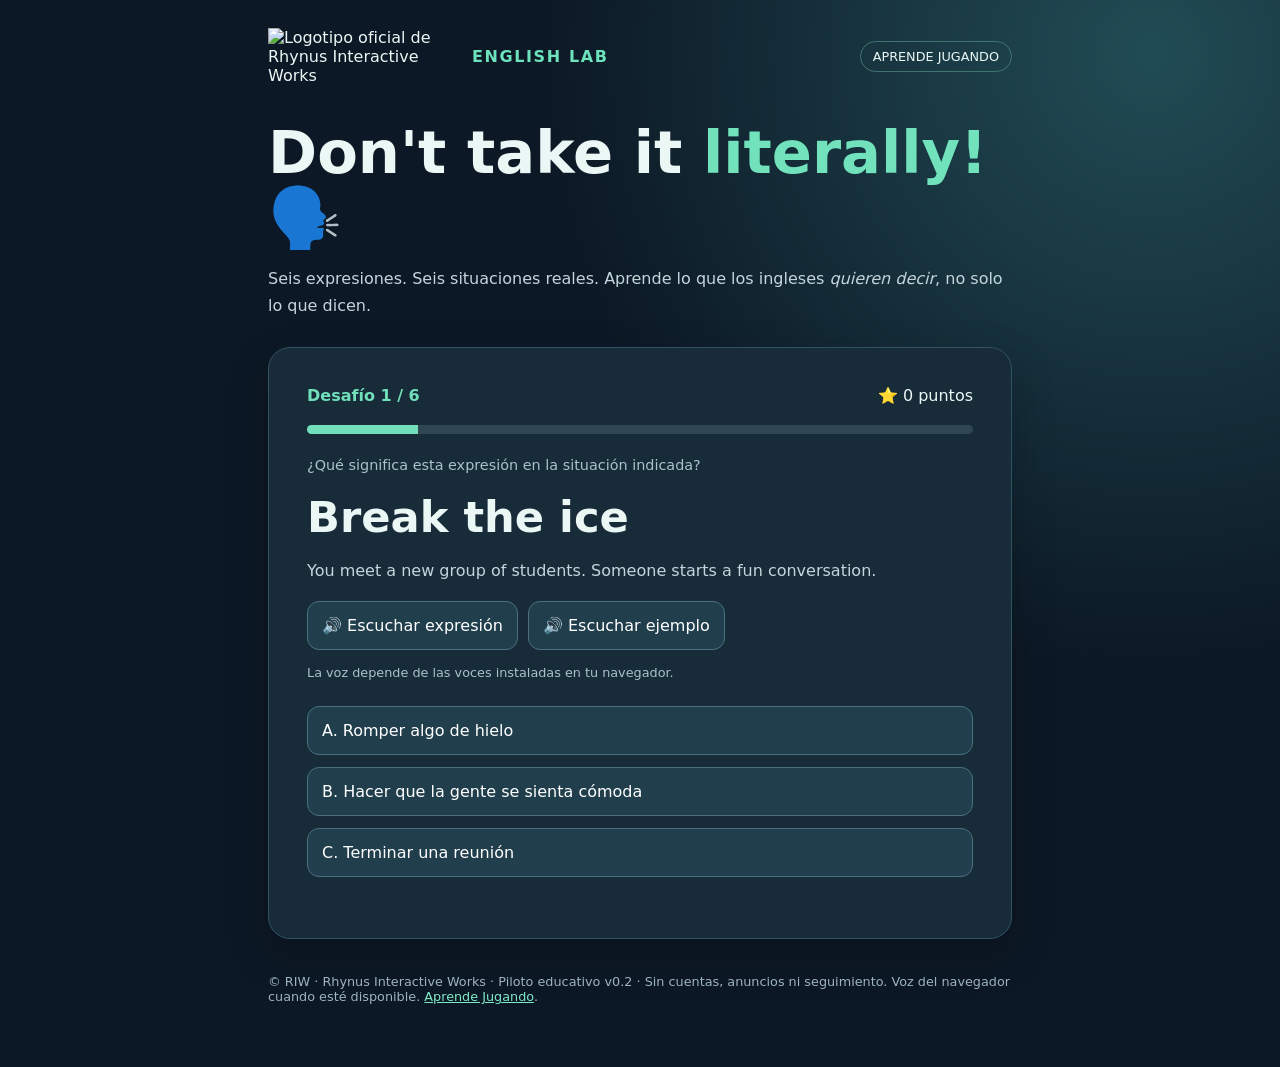
==== index.html @ dbe31f54 "feat: iniciar RIW English Lab v0.2 con identidad corporativa" ====
<!doctype html><html lang="es"><head><meta charset="utf-8"><meta name="viewport" content="width=device-width,initial-scale=1"><title>RIW · English Lab</title><style>
:root{font-family:system-ui,'Ubuntu',sans-serif;color:#eaf7f4;background:#0c1825}*{box-sizing:border-box}body{margin:0;min-height:100vh;background:radial-gradient(circle at 90% 5%,#214c55,transparent 40%),#0c1825}main{max-width:780px;margin:auto;padding:28px 18px}header{display:flex;justify-content:space-between;align-items:center;gap:12px}header .brand{display:flex;align-items:center;gap:14px;min-width:0}header .brand img{width:clamp(110px,24vw,190px);height:auto;object-fit:contain}header strong{letter-spacing:.1em;color:#6ce3bd}.pill{border:1px solid #42746f;border-radius:30px;padding:7px 12px;font-size:.8rem}h1{font-size:clamp(2rem,6vw,3.7rem);line-height:1.1;margin:35px 0 12px}h1 span{color:#72e2bc}p{color:#c4d5dc;line-height:1.65}.panel{background:#172b39;border:1px solid #315263;border-radius:22px;padding:clamp(20px,5vw,38px);margin-top:28px;box-shadow:0 16px 45px #0003}.muted{color:#a9c3c9;font-size:.9rem}.expression{font-size:clamp(1.7rem,5vw,2.7rem);font-weight:800;margin:12px 0}.options{display:grid;gap:12px;margin:23px 0}button{font:inherit;cursor:pointer;border-radius:12px;border:1px solid #4b7180;background:#203e4c;color:white;padding:14px;text-align:left}button:hover,button:focus-visible{border-color:#7de7c2;outline:2px solid transparent;background:#295461}button:disabled{cursor:default;opacity:.75}.primary{background:#64dcb4;color:#09251f;font-weight:800;border-color:#64dcb4;text-align:center}.primary:hover{background:#8ff0cf}.toolbar{display:flex;gap:10px;flex-wrap:wrap}.feedback{border-left:4px solid #76dcb9;padding:12px 16px;background:#213d45;margin:18px 0}.hidden{display:none}.progress{height:9px;background:#304652;border-radius:10px;overflow:hidden;margin:20px 0}.progress>div{height:100%;background:#70dfba;transition:width .2s}.correct{border-color:#70dfba;background:#225344}.wrong{border-color:#f5ad8e;background:#623c3b}footer{font-size:.8rem;color:#9db4bd;margin:35px 0}.tag{color:#70dfba;font-weight:700}#voiceStatus{font-size:.8rem}</style></head><body><main><header><div class="brand"><img src="https://rhynus-interactive-works.rhynus.chatgpt.site/riw-common/logo.png" alt="Logotipo oficial de Rhynus Interactive Works"><strong>ENGLISH LAB</strong></div><span class="pill">APRENDE JUGANDO</span></header><h1>Don't take it <span>literally!</span> 🗣️</h1><p>Seis expresiones. Seis situaciones reales. Aprende lo que los ingleses <em>quieren decir</em>, no solo lo que dicen.</p><section class="panel" aria-live="polite"><div class="toolbar" style="justify-content:space-between"><span id="counter" class="tag">Desafío 1 / 6</span><span id="score">⭐ 0 puntos</span></div><div class="progress" aria-label="Progreso"><div id="bar" style="width:16.67%"></div></div><p class="muted">¿Qué significa esta expresión en la situación indicada?</p><div id="idiom" class="expression"></div><p id="situation"></p><div class="toolbar"><button id="listen" type="button">🔊 Escuchar expresión</button><button id="exampleAudio" type="button">🔊 Escuchar ejemplo</button></div><p id="voiceStatus" class="muted">La voz depende de las voces instaladas en tu navegador.</p><div id="options" class="options"></div><div id="feedback" class="feedback hidden" role="status"></div><button id="next" class="primary hidden" type="button" style="width:100%">Siguiente desafío →</button></section><footer>© RIW · Rhynus Interactive Works · Piloto educativo v0.2 · Sin cuentas, anuncios ni seguimiento. Voz del navegador cuando esté disponible. <a href="https://rhynus-interactive-works.rhynus.chatgpt.site/aprende-jugando/" style="color:#80eac7">Aprende Jugando</a>.</footer></main><script>
const lessons=[
{idiom:'Break the ice',situation:'You meet a new group of students. Someone starts a fun conversation.',example:'A quick game can help break the ice.',options:['Romper algo de hielo','Hacer que la gente se sienta cómoda','Terminar una reunión'],correct:1,explain:'Break the ice significa romper la tensión inicial y facilitar la conversación.'},
{idiom:'A piece of cake',situation:'Your friend says the English quiz was very easy.',example:'That quiz was a piece of cake!',options:['Algo muy sencillo','Un pastel delicioso','Una tarea imposible'],correct:0,explain:'A piece of cake significa que algo es muy fácil.'},
{idiom:'Hit the books',situation:'You have an important exam tomorrow.',example:'I need to hit the books tonight.',options:['Golpear unos libros','Comprar libros nuevos','Ponerse a estudiar en serio'],correct:2,explain:'Hit the books es una manera informal de decir ponerse a estudiar.'},
{idiom:'Under the weather',situation:'A colleague feels ill and decides to stay home.',example:'I am feeling under the weather today.',options:['Estar de vacaciones','Sentirse indispuesto','Disfrutar de la lluvia'],correct:1,explain:'Under the weather significa sentirse un poco enfermo o indispuesto.'},
{idiom:'Spill the beans',situation:'Your friend accidentally reveals a surprise party.',example:'Please do not spill the beans!',options:['Contar un secreto','Cocinar para todos','Llegar demasiado tarde'],correct:0,explain:'Spill the beans significa revelar un secreto, a veces sin querer.'},
{idiom:'Once in a blue moon',situation:'Someone visits a distant city very rarely.',example:'I visit that city once in a blue moon.',options:['Cada noche','Una vez al mes','Muy de vez en cuando'],correct:2,explain:'Once in a blue moon significa muy raramente.'}
];let index=0,score=0,answered=false;const $=id=>document.getElementById(id);function speak(t){if(!('speechSynthesis' in window)){ $('voiceStatus').textContent='Este navegador no ofrece síntesis de voz.';return}speechSynthesis.cancel();let u=new SpeechSynthesisUtterance(t);u.lang='en-GB';u.rate=.82;let voices=speechSynthesis.getVoices();let en=voices.find(v=>v.lang.toLowerCase().startsWith('en-gb'))||voices.find(v=>v.lang.toLowerCase().startsWith('en'));if(en)u.voice=en;$('voiceStatus').textContent=en?'Voz: '+en.name:'Usando la voz inglesa predeterminada, si está disponible.';speechSynthesis.speak(u)}function render(){answered=false;let q=lessons[index];$('counter').textContent=`Desafío ${index+1} / ${lessons.length}`;$('score').textContent=`⭐ ${score} puntos`;$('bar').style.width=((index+1)/lessons.length*100)+'%';$('idiom').textContent=q.idiom;$('situation').textContent=q.situation;$('feedback').classList.add('hidden');$('next').classList.add('hidden');$('options').replaceChildren();q.options.forEach((opt,i)=>{let b=document.createElement('button');b.textContent=String.fromCharCode(65+i)+'. '+opt;b.onclick=()=>choose(i);$('options').append(b)});$('listen').onclick=()=>speak(q.idiom);$('exampleAudio').onclick=()=>speak(q.example)}function choose(i){if(answered)return;answered=true;let q=lessons[index];if(i===q.correct)score+=100;[...$('options').children].forEach((b,n)=>{b.disabled=true;if(n===q.correct)b.classList.add('correct');else if(n===i)b.classList.add('wrong')});$('score').textContent=`⭐ ${score} puntos`;$('feedback').textContent=(i===q.correct?'✅ ¡Correcto! ':'💡 Buena tentativa. ')+q.explain+' Ejemplo: '+q.example;$('feedback').classList.remove('hidden');$('next').textContent=index===lessons.length-1?'Ver resultado →':'Siguiente desafío →';$('next').classList.remove('hidden')}function finish(){if("speechSynthesis" in window) speechSynthesis.cancel();$('counter').textContent='Actividad terminada';$('bar').style.width='100%';$('idiom').textContent=`🎉 ${score} / ${lessons.length*100} puntos`;$('situation').textContent='¡Buen trabajo! Los idioms se aprenden practicando en situaciones reales.';$('options').replaceChildren();$('listen').classList.add('hidden');$('exampleAudio').classList.add('hidden');$('voiceStatus').classList.add('hidden');$('feedback').classList.add('hidden');$('next').textContent='↻ Repetir la actividad';$('next').classList.remove('hidden');$('next').onclick=()=>{index=0;score=0;$('listen').classList.remove('hidden');$('exampleAudio').classList.remove('hidden');$('voiceStatus').classList.remove('hidden');$('next').onclick=advance;render()}}function advance(){if(index===lessons.length-1)finish();else{index++;render()}}$('next').onclick=advance;render();
</script></body></html>
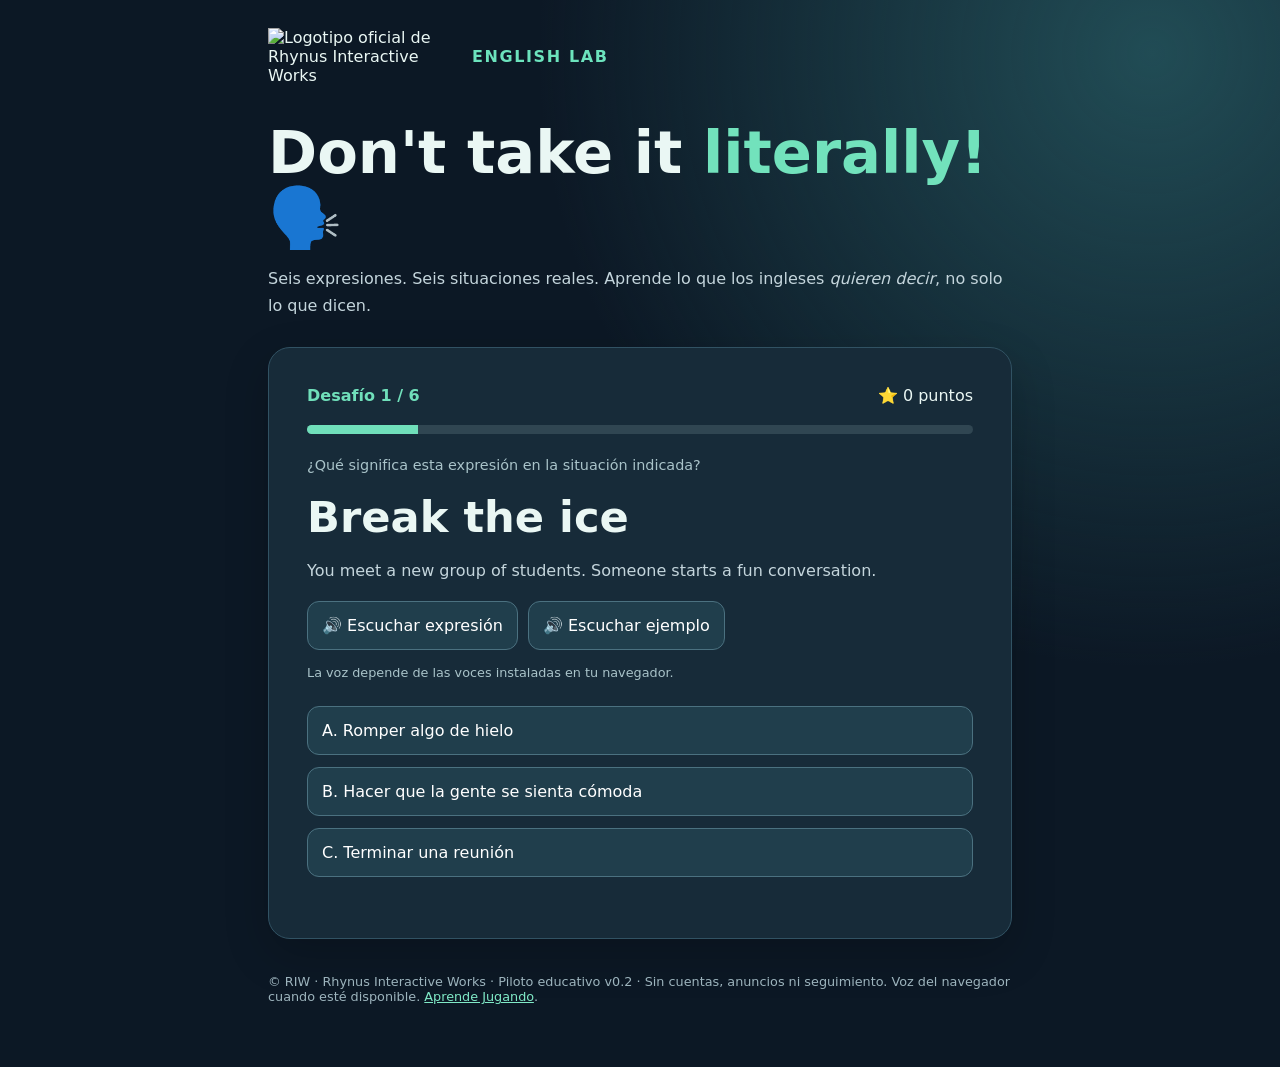
==== commit 175ac8bc: "feat: responsive landscape layout for three English Lab lessons" ====
--- a/index.html
+++ b/index.html
@@ -1,5 +1,84 @@
 <!doctype html><html lang="es"><head><meta charset="utf-8"><meta name="viewport" content="width=device-width,initial-scale=1"><title>RIW · English Lab</title><style>
-:root{font-family:system-ui,'Ubuntu',sans-serif;color:#eaf7f4;background:#0c1825}*{box-sizing:border-box}body{margin:0;min-height:100vh;background:radial-gradient(circle at 90% 5%,#214c55,transparent 40%),#0c1825}main{max-width:780px;margin:auto;padding:28px 18px}header{display:flex;justify-content:space-between;align-items:center;gap:12px}header .brand{display:flex;align-items:center;gap:14px;min-width:0}header .brand img{width:clamp(110px,24vw,190px);height:auto;object-fit:contain}header strong{letter-spacing:.1em;color:#6ce3bd}.pill{border:1px solid #42746f;border-radius:30px;padding:7px 12px;font-size:.8rem}h1{font-size:clamp(2rem,6vw,3.7rem);line-height:1.1;margin:35px 0 12px}h1 span{color:#72e2bc}p{color:#c4d5dc;line-height:1.65}.panel{background:#172b39;border:1px solid #315263;border-radius:22px;padding:clamp(20px,5vw,38px);margin-top:28px;box-shadow:0 16px 45px #0003}.muted{color:#a9c3c9;font-size:.9rem}.expression{font-size:clamp(1.7rem,5vw,2.7rem);font-weight:800;margin:12px 0}.options{display:grid;gap:12px;margin:23px 0}button{font:inherit;cursor:pointer;border-radius:12px;border:1px solid #4b7180;background:#203e4c;color:white;padding:14px;text-align:left}button:hover,button:focus-visible{border-color:#7de7c2;outline:2px solid transparent;background:#295461}button:disabled{cursor:default;opacity:.75}.primary{background:#64dcb4;color:#09251f;font-weight:800;border-color:#64dcb4;text-align:center}.primary:hover{background:#8ff0cf}.toolbar{display:flex;gap:10px;flex-wrap:wrap}.feedback{border-left:4px solid #76dcb9;padding:12px 16px;background:#213d45;margin:18px 0}.hidden{display:none}.progress{height:9px;background:#304652;border-radius:10px;overflow:hidden;margin:20px 0}.progress>div{height:100%;background:#70dfba;transition:width .2s}.correct{border-color:#70dfba;background:#225344}.wrong{border-color:#f5ad8e;background:#623c3b}footer{font-size:.8rem;color:#9db4bd;margin:35px 0}.tag{color:#70dfba;font-weight:700}#voiceStatus{font-size:.8rem}</style></head><body><main><header><div class="brand"><img src="https://rhynus-interactive-works.rhynus.chatgpt.site/riw-common/logo.png" alt="Logotipo oficial de Rhynus Interactive Works"><strong>ENGLISH LAB</strong></div><span class="pill">APRENDE JUGANDO</span></header><h1>Don't take it <span>literally!</span> 🗣️</h1><p>Seis expresiones. Seis situaciones reales. Aprende lo que los ingleses <em>quieren decir</em>, no solo lo que dicen.</p><section class="panel" aria-live="polite"><div class="toolbar" style="justify-content:space-between"><span id="counter" class="tag">Desafío 1 / 6</span><span id="score">⭐ 0 puntos</span></div><div class="progress" aria-label="Progreso"><div id="bar" style="width:16.67%"></div></div><p class="muted">¿Qué significa esta expresión en la situación indicada?</p><div id="idiom" class="expression"></div><p id="situation"></p><div class="toolbar"><button id="listen" type="button">🔊 Escuchar expresión</button><button id="exampleAudio" type="button">🔊 Escuchar ejemplo</button></div><p id="voiceStatus" class="muted">La voz depende de las voces instaladas en tu navegador.</p><div id="options" class="options"></div><div id="feedback" class="feedback hidden" role="status"></div><button id="next" class="primary hidden" type="button" style="width:100%">Siguiente desafío →</button></section><footer>© RIW · Rhynus Interactive Works · Piloto educativo v0.2 · Sin cuentas, anuncios ni seguimiento. Voz del navegador cuando esté disponible. <a href="https://rhynus-interactive-works.rhynus.chatgpt.site/aprende-jugando/" style="color:#80eac7">Aprende Jugando</a>.</footer></main><script>
+:root{font-family:system-ui,'Ubuntu',sans-serif;color:#eaf7f4;background:#0c1825}*{box-sizing:border-box}body{margin:0;min-height:100vh;background:radial-gradient(circle at 90% 5%,#214c55,transparent 40%),#0c1825}main{max-width:780px;margin:auto;padding:28px 18px}header{display:flex;justify-content:space-between;align-items:center;gap:12px}header .brand{display:flex;align-items:center;gap:14px;min-width:0}header .brand img{width:clamp(110px,24vw,190px);height:auto;object-fit:contain}header strong{letter-spacing:.1em;color:#6ce3bd}.pill{border:1px solid #42746f;border-radius:30px;padding:7px 12px;font-size:.8rem}h1{font-size:clamp(2rem,6vw,3.7rem);line-height:1.1;margin:35px 0 12px}h1 span{color:#72e2bc}p{color:#c4d5dc;line-height:1.65}.panel{background:#172b39;border:1px solid #315263;border-radius:22px;padding:clamp(20px,5vw,38px);margin-top:28px;box-shadow:0 16px 45px #0003}.muted{color:#a9c3c9;font-size:.9rem}.expression{font-size:clamp(1.7rem,5vw,2.7rem);font-weight:800;margin:12px 0}.options{display:grid;gap:12px;margin:23px 0}button{font:inherit;cursor:pointer;border-radius:12px;border:1px solid #4b7180;background:#203e4c;color:white;padding:14px;text-align:left}button:hover,button:focus-visible{border-color:#7de7c2;outline:2px solid transparent;background:#295461}button:disabled{cursor:default;opacity:.75}.primary{background:#64dcb4;color:#09251f;font-weight:800;border-color:#64dcb4;text-align:center}.primary:hover{background:#8ff0cf}.toolbar{display:flex;gap:10px;flex-wrap:wrap}.feedback{border-left:4px solid #76dcb9;padding:12px 16px;background:#213d45;margin:18px 0}.hidden{display:none}.progress{height:9px;background:#304652;border-radius:10px;overflow:hidden;margin:20px 0}.progress>div{height:100%;background:#70dfba;transition:width .2s}.correct{border-color:#70dfba;background:#225344}.wrong{border-color:#f5ad8e;background:#623c3b}footer{font-size:.8rem;color:#9db4bd;margin:35px 0}.tag{color:#70dfba;font-weight:700}#voiceStatus{font-size:.8rem}
+/* RIW English Lab · Mobile-first v0.3 */
+@media(max-width:600px){
+  main{padding:14px 12px 24px}
+  header{gap:8px}
+  header .brand{gap:8px}
+  header .brand img{width:92px;max-width:30vw}
+  header strong{font-size:.85rem;letter-spacing:.06em}
+  h1{font-size:clamp(1.55rem,6vw,2rem);margin:18px 0 8px}
+  p{line-height:1.45}
+  .panel{padding:16px;margin-top:16px;border-radius:16px}
+  .expression{font-size:1.55rem;margin:8px 0}
+  .toolbar{display:grid;grid-template-columns:repeat(2,minmax(0,1fr));gap:8px}
+  .toolbar button{font-size:.82rem;padding:10px 8px;text-align:center;min-height:44px}
+  .options{gap:8px;margin:14px 0}
+  .options button{padding:11px 12px;min-height:44px}
+  .progress{margin:12px 0}
+  .feedback{margin:12px 0;padding:10px 12px}
+  footer{margin:22px 0;font-size:.75rem;line-height:1.5}
+}
+@media(max-width:340px){
+  .toolbar{grid-template-columns:1fr}
+  header .brand img{width:76px}
+}
+
+
+/* RIW English Lab · Landscape v0.3 */
+@media (orientation:landscape) and (max-height:600px){
+  main{max-width:780px;padding:10px 16px 20px}
+  header .brand img{width:95px}
+  header .brand{gap:10px}
+  header strong{font-size:.85rem}
+  h1{font-size:clamp(1.5rem,3vw,2rem);margin:12px 0 6px}
+  h1+p{margin:6px 0;line-height:1.35;font-size:.9rem}
+  .panel{padding:16px;margin-top:12px;border-radius:16px}
+  .progress{margin:10px 0}
+  .expression{font-size:1.5rem;margin:8px 0}
+  .toolbar{gap:8px}
+  .toolbar button{padding:9px 12px;min-height:44px}
+  .options{gap:8px;margin:12px 0}
+  .options button{padding:10px 12px;min-height:44px}
+  footer{margin:18px 0}
+}
+
+
+/* RIW · Horizontal dos columnas v0.4 */
+@media (orientation:landscape) and (max-height:600px)
+       and (min-width:601px){
+  main{max-width:100%;padding:8px 14px}
+  header .brand img{width:75px}
+  header strong{font-size:.75rem}
+  h1{font-size:1.25rem;margin:6px 0 3px}
+  h1+p{font-size:.8rem;margin:0 0 6px;line-height:1.3}
+  .panel{
+    display:grid;
+    grid-template-columns:minmax(0,1fr) minmax(0,1fr);
+    column-gap:14px;
+    align-items:start;
+    margin-top:8px;
+    padding:12px
+  }
+  .panel>.toolbar:first-child,
+  .panel>.progress{grid-column:1/-1}
+  .panel>.progress{margin:6px 0 10px}
+  .quiz-context{grid-column:1;min-width:0}
+  .quiz-answers{grid-column:2;min-width:0}
+  .quiz-context p{margin:5px 0;line-height:1.3}
+  .quiz-context .expression{margin:6px 0;font-size:1.4rem}
+  .quiz-context .toolbar{display:flex;gap:6px;flex-wrap:wrap}
+  .quiz-context .toolbar button{
+    padding:8px;min-height:44px;font-size:.8rem
+  }
+  .quiz-answers .options{margin:0;gap:7px}
+  .quiz-answers .options button{padding:9px;min-height:44px}
+  .quiz-answers .feedback{margin:8px 0}
+  .quiz-answers #next{margin-top:8px}
+  footer{margin:10px 0;font-size:.7rem}
+}
+
+</style></head><body><main><header><div class="brand"><img src="https://rhynus-interactive-works.rhynus.chatgpt.site/riw-common/logo.png" alt="Logotipo oficial de Rhynus Interactive Works"><strong>ENGLISH LAB</strong></div></header><h1>Don't take it <span>literally!</span> 🗣️</h1><p>Seis expresiones. Seis situaciones reales. Aprende lo que los ingleses <em>quieren decir</em>, no solo lo que dicen.</p><section class="panel" aria-live="polite"><div class="toolbar" style="justify-content:space-between"><span id="counter" class="tag">Desafío 1 / 6</span><span id="score">⭐ 0 puntos</span></div><div class="progress" aria-label="Progreso"><div id="bar" style="width:16.67%"></div></div><div class="quiz-context"><p class="muted">¿Qué significa esta expresión en la situación indicada?</p><div id="idiom" class="expression"></div><p id="situation"></p><div class="toolbar"><button id="listen" type="button">🔊 Escuchar expresión</button><button id="exampleAudio" type="button">🔊 Escuchar ejemplo</button></div><p id="voiceStatus" class="muted">La voz depende de las voces instaladas en tu navegador.</p></div><div class="quiz-answers"><div id="options" class="options"></div><div id="feedback" class="feedback hidden" role="status"></div><button id="next" class="primary hidden" type="button" style="width:100%">Siguiente desafío →</button></div></section><footer>© RIW · Rhynus Interactive Works · Piloto educativo v0.2 · Sin cuentas, anuncios ni seguimiento. Voz del navegador cuando esté disponible. <a href="https://rhynus-interactive-works.rhynus.chatgpt.site/aprende-jugando/" style="color:#80eac7">Aprende Jugando</a>.</footer></main><script>
 const lessons=[
 {idiom:'Break the ice',situation:'You meet a new group of students. Someone starts a fun conversation.',example:'A quick game can help break the ice.',options:['Romper algo de hielo','Hacer que la gente se sienta cómoda','Terminar una reunión'],correct:1,explain:'Break the ice significa romper la tensión inicial y facilitar la conversación.'},
 {idiom:'A piece of cake',situation:'Your friend says the English quiz was very easy.',example:'That quiz was a piece of cake!',options:['Algo muy sencillo','Un pastel delicioso','Una tarea imposible'],correct:0,explain:'A piece of cake significa que algo es muy fácil.'},
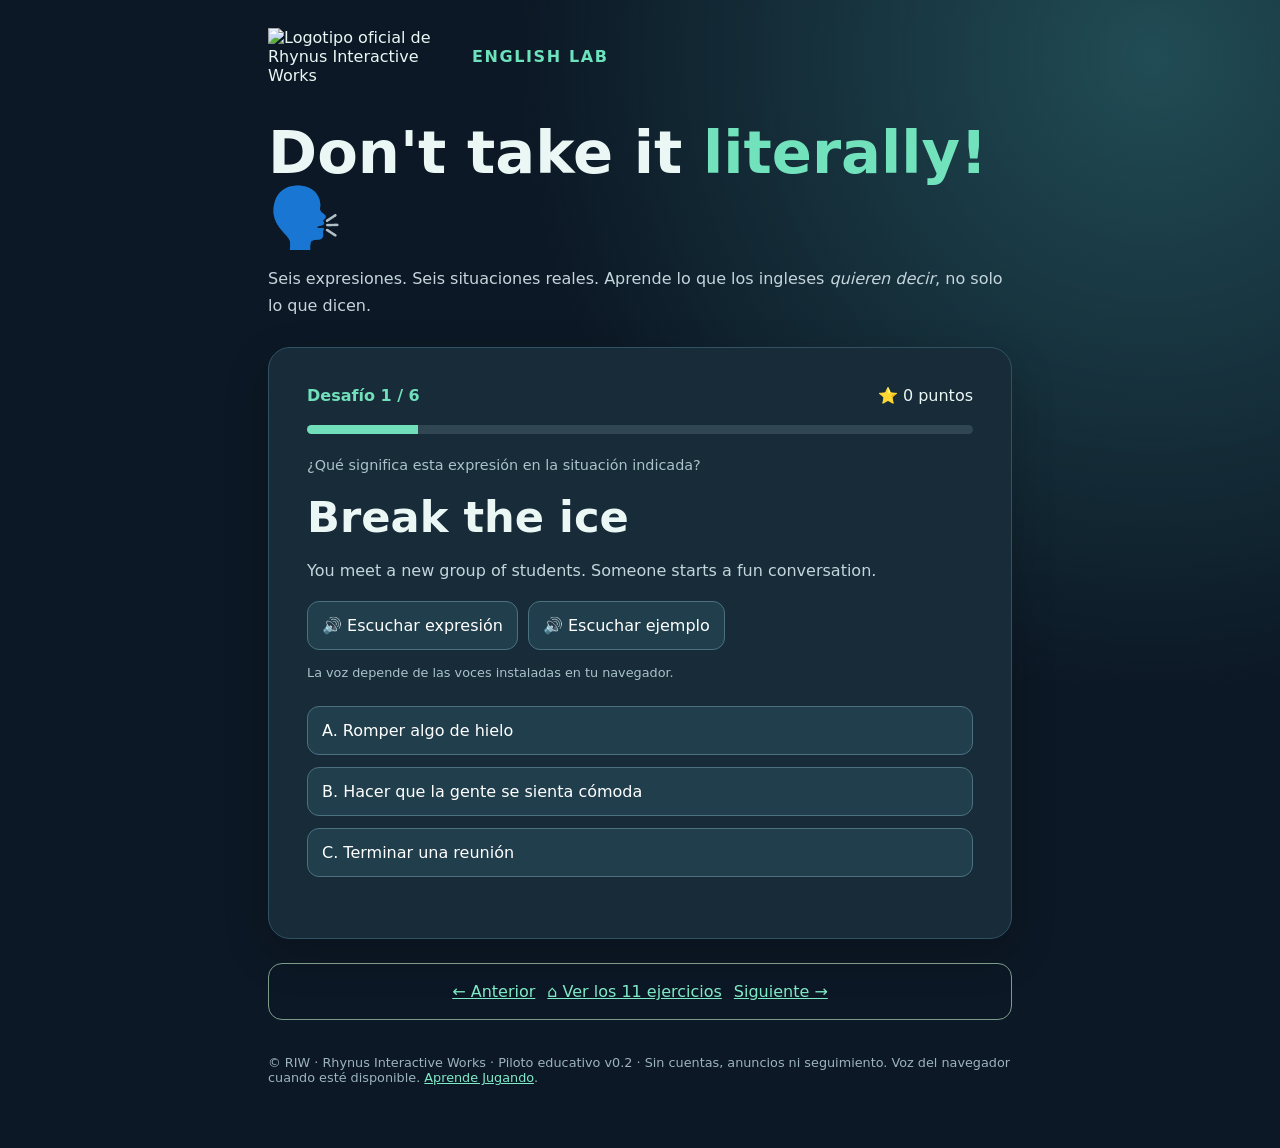
==== commit 59970f98: "feat: publish English Lab catalog navigation and Ronald lesson" ====
--- a/index.html
+++ b/index.html
@@ -78,7 +78,16 @@
   footer{margin:10px 0;font-size:.7rem}
 }
 
-</style></head><body><main><header><div class="brand"><img src="https://rhynus-interactive-works.rhynus.chatgpt.site/riw-common/logo.png" alt="Logotipo oficial de Rhynus Interactive Works"><strong>ENGLISH LAB</strong></div></header><h1>Don't take it <span>literally!</span> 🗣️</h1><p>Seis expresiones. Seis situaciones reales. Aprende lo que los ingleses <em>quieren decir</em>, no solo lo que dicen.</p><section class="panel" aria-live="polite"><div class="toolbar" style="justify-content:space-between"><span id="counter" class="tag">Desafío 1 / 6</span><span id="score">⭐ 0 puntos</span></div><div class="progress" aria-label="Progreso"><div id="bar" style="width:16.67%"></div></div><div class="quiz-context"><p class="muted">¿Qué significa esta expresión en la situación indicada?</p><div id="idiom" class="expression"></div><p id="situation"></p><div class="toolbar"><button id="listen" type="button">🔊 Escuchar expresión</button><button id="exampleAudio" type="button">🔊 Escuchar ejemplo</button></div><p id="voiceStatus" class="muted">La voz depende de las voces instaladas en tu navegador.</p></div><div class="quiz-answers"><div id="options" class="options"></div><div id="feedback" class="feedback hidden" role="status"></div><button id="next" class="primary hidden" type="button" style="width:100%">Siguiente desafío →</button></div></section><footer>© RIW · Rhynus Interactive Works · Piloto educativo v0.2 · Sin cuentas, anuncios ni seguimiento. Voz del navegador cuando esté disponible. <a href="https://rhynus-interactive-works.rhynus.chatgpt.site/aprende-jugando/" style="color:#80eac7">Aprende Jugando</a>.</footer></main><script>
+</style></head><body><main><header><div class="brand"><img src="https://rhynus-interactive-works.rhynus.chatgpt.site/riw-common/logo.png" alt="Logotipo oficial de Rhynus Interactive Works"><strong>ENGLISH LAB</strong></div></header><h1>Don't take it <span>literally!</span> 🗣️</h1><p>Seis expresiones. Seis situaciones reales. Aprende lo que los ingleses <em>quieren decir</em>, no solo lo que dicen.</p><section class="panel" aria-live="polite"><div class="toolbar" style="justify-content:space-between"><span id="counter" class="tag">Desafío 1 / 6</span><span id="score">⭐ 0 puntos</span></div><div class="progress" aria-label="Progreso"><div id="bar" style="width:16.67%"></div></div><div class="quiz-context"><p class="muted">¿Qué significa esta expresión en la situación indicada?</p><div id="idiom" class="expression"></div><p id="situation"></p><div class="toolbar"><button id="listen" type="button">🔊 Escuchar expresión</button><button id="exampleAudio" type="button">🔊 Escuchar ejemplo</button></div><p id="voiceStatus" class="muted">La voz depende de las voces instaladas en tu navegador.</p></div><div class="quiz-answers"><div id="options" class="options"></div><div id="feedback" class="feedback hidden" role="status"></div><button id="next" class="primary hidden" type="button" style="width:100%">Siguiente desafío →</button></div></section>
+<nav data-riw-navigation="v1" aria-label="Navegación English Lab"
+style="display:flex;flex-wrap:wrap;justify-content:center;
+gap:12px;margin:24px 0;padding:18px;
+border:1px solid #7c9c8a;border-radius:14px">
+<a href="lecciones/good-better-best/index.html" style="color:#80eac7">← Anterior</a>
+<a href="lecciones/index.html" style="color:#80eac7">⌂ Ver los 11 ejercicios</a>
+<a href="lecciones/false-friends/index.html" style="color:#80eac7">Siguiente →</a>
+</nav>
+<footer>© RIW · Rhynus Interactive Works · Piloto educativo v0.2 · Sin cuentas, anuncios ni seguimiento. Voz del navegador cuando esté disponible. <a href="https://rhynus-interactive-works.rhynus.chatgpt.site/aprende-jugando/" style="color:#80eac7">Aprende Jugando</a>.</footer></main><script>
 const lessons=[
 {idiom:'Break the ice',situation:'You meet a new group of students. Someone starts a fun conversation.',example:'A quick game can help break the ice.',options:['Romper algo de hielo','Hacer que la gente se sienta cómoda','Terminar una reunión'],correct:1,explain:'Break the ice significa romper la tensión inicial y facilitar la conversación.'},
 {idiom:'A piece of cake',situation:'Your friend says the English quiz was very easy.',example:'That quiz was a piece of cake!',options:['Algo muy sencillo','Un pastel delicioso','Una tarea imposible'],correct:0,explain:'A piece of cake significa que algo es muy fácil.'},
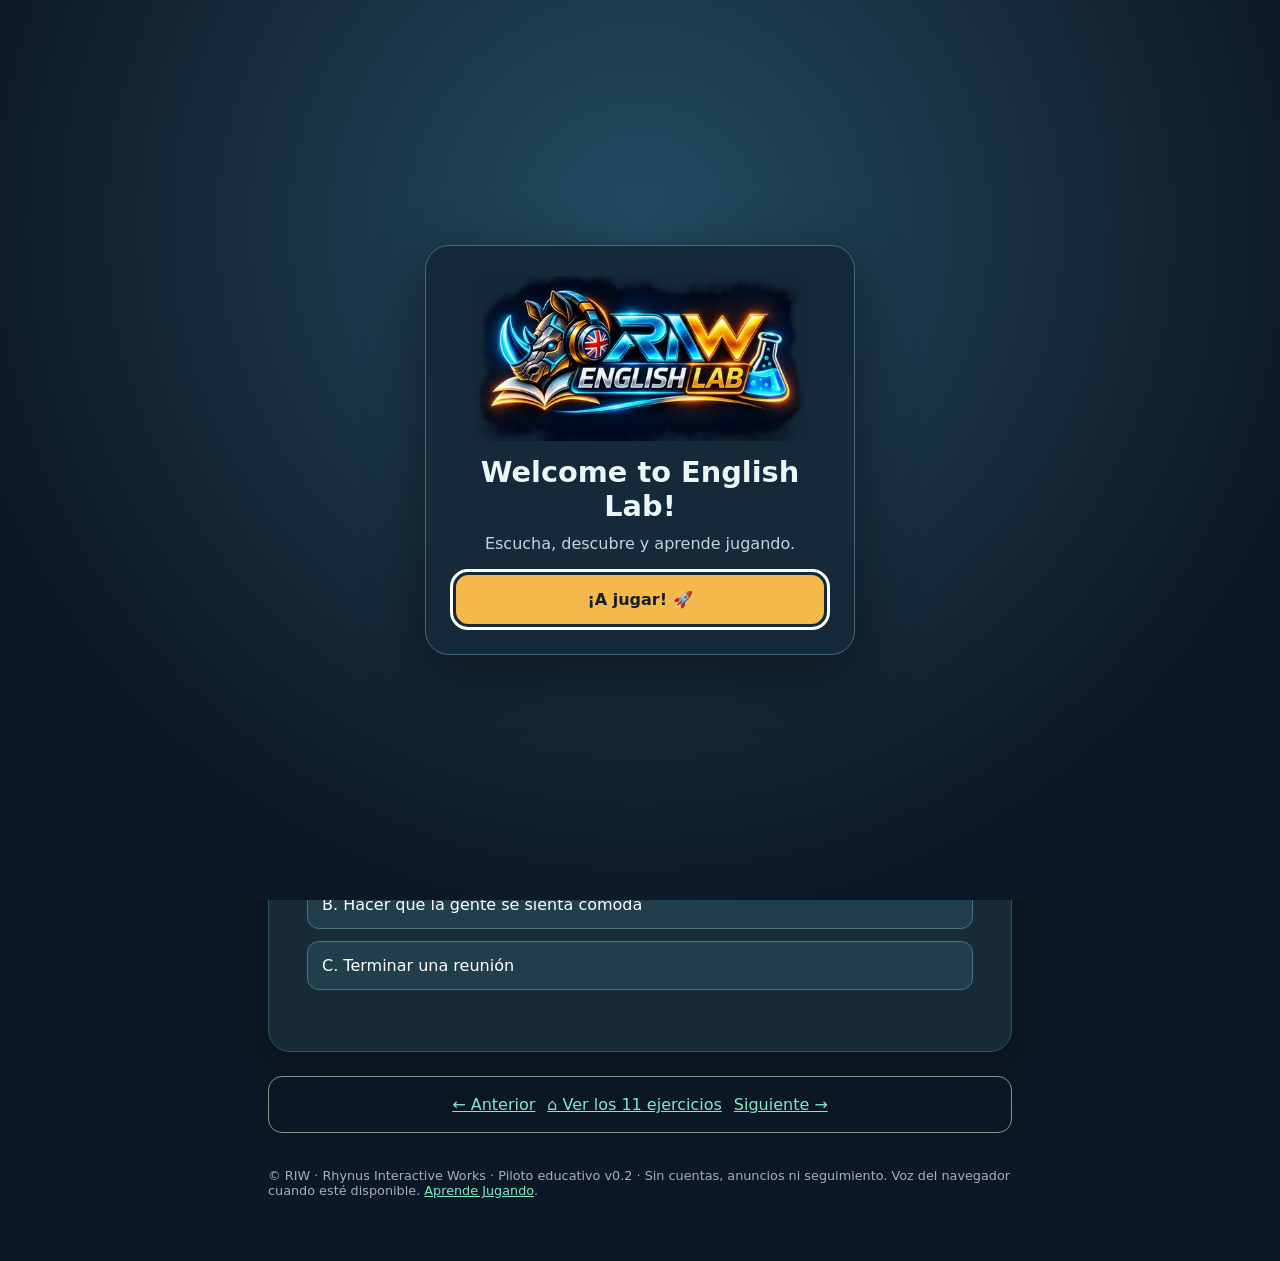
==== commit e5618754: "feat: English Lab Domino v0.5 responsive e identidad visual" ====
--- a/index.html
+++ b/index.html
@@ -78,7 +78,182 @@
   footer{margin:10px 0;font-size:.7rem}
 }
 
-</style></head><body><main><header><div class="brand"><img src="https://rhynus-interactive-works.rhynus.chatgpt.site/riw-common/logo.png" alt="Logotipo oficial de Rhynus Interactive Works"><strong>ENGLISH LAB</strong></div></header><h1>Don't take it <span>literally!</span> 🗣️</h1><p>Seis expresiones. Seis situaciones reales. Aprende lo que los ingleses <em>quieren decir</em>, no solo lo que dicen.</p><section class="panel" aria-live="polite"><div class="toolbar" style="justify-content:space-between"><span id="counter" class="tag">Desafío 1 / 6</span><span id="score">⭐ 0 puntos</span></div><div class="progress" aria-label="Progreso"><div id="bar" style="width:16.67%"></div></div><div class="quiz-context"><p class="muted">¿Qué significa esta expresión en la situación indicada?</p><div id="idiom" class="expression"></div><p id="situation"></p><div class="toolbar"><button id="listen" type="button">🔊 Escuchar expresión</button><button id="exampleAudio" type="button">🔊 Escuchar ejemplo</button></div><p id="voiceStatus" class="muted">La voz depende de las voces instaladas en tu navegador.</p></div><div class="quiz-answers"><div id="options" class="options"></div><div id="feedback" class="feedback hidden" role="status"></div><button id="next" class="primary hidden" type="button" style="width:100%">Siguiente desafío →</button></div></section>
+</style>
+<style>
+#riw-english-lab-identity-v2 {
+  max-width: 480px;
+  margin: 20px auto;
+}
+#riw-english-lab-identity-v2 img {
+  display: block;
+  width: 100%;
+  height: auto;
+  border-radius: 14px;
+}
+@media (max-width: 600px) {
+  #riw-english-lab-identity-v2 {
+    max-width: 320px;
+  }
+}
+</style>
+
+<style data-riw-domino="v0.5">
+/* RIW English Lab · Domino Style v0.5 */
+#riw-english-lab-identity-v2 {
+  width: min(100%, 230px);
+  margin: 4px auto 12px;
+  transition: width .25s ease;
+}
+#riw-english-lab-identity-v2 img {
+  width: 100%;
+  height: auto;
+  border-radius: 10px;
+}
+body.riw-intro-active {
+  overflow: hidden;
+}
+#riw-intro {
+  position: fixed;
+  inset: 0;
+  z-index: 1000;
+  display: grid;
+  place-items: center;
+  overflow-y: auto;
+  padding: 20px;
+  background: radial-gradient(
+    circle at 50% 25%, #244b61, #0c1825 75%
+  );
+}
+#riw-intro[hidden] {
+  display: none !important;
+}
+.riw-intro-card {
+  width: min(100%, 430px);
+  text-align: center;
+  padding: clamp(18px, 5vw, 30px);
+  border: 1px solid #426b7c;
+  border-radius: 24px;
+  background: #142a3b;
+  box-shadow: 0 18px 60px #0007;
+}
+.riw-intro-card img {
+  display: block;
+  width: min(100%, 330px);
+  height: auto;
+  margin: auto;
+  border-radius: 14px;
+}
+.riw-intro-card h2 {
+  margin: 14px 0 8px;
+  font-size: clamp(1.35rem, 5vw, 1.8rem);
+}
+.riw-intro-card p {
+  margin: 8px 0 18px;
+}
+#riw-intro-start {
+  width: 100%;
+  min-height: 48px;
+  text-align: center;
+  background: #f4b84b;
+  color: #10202d;
+  border-color: #f4b84b;
+  font-weight: 800;
+}
+#riw-intro-start:focus-visible {
+  outline: 3px solid #ffffff;
+  outline-offset: 3px;
+}
+@media(max-width:600px) {
+  main {
+    width: 100%;
+    padding: 10px 12px 22px;
+  }
+  #riw-english-lab-identity-v2 {
+    width: min(100%, 145px);
+    margin: 2px auto 8px;
+  }
+  h1 {
+    font-size: clamp(1.45rem, 6vw, 1.9rem);
+    margin: 10px 0 6px;
+  }
+  h1 + p {
+    margin: 6px 0;
+    font-size: .88rem;
+    line-height: 1.4;
+  }
+  .panel {
+    padding: 14px;
+    margin-top: 12px;
+  }
+  .options button {
+    min-height: 48px;
+    overflow-wrap: anywhere;
+  }
+  .toolbar button {
+    min-height: 44px;
+  }
+  .expression {
+    overflow-wrap: anywhere;
+  }
+  nav[data-riw-navigation] {
+    padding: 10px !important;
+    gap: 8px !important;
+  }
+}
+@media(max-height:500px) and (orientation:landscape) {
+  #riw-english-lab-identity-v2 {
+    width: 110px;
+    margin: 0 auto 4px;
+  }
+  .riw-intro-card {
+    padding: 12px;
+  }
+  .riw-intro-card img {
+    width: min(35vh, 160px);
+  }
+  .riw-intro-card h2 {
+    margin: 6px 0;
+  }
+}
+@media(prefers-reduced-motion:reduce) {
+  #riw-english-lab-identity-v2 {
+    transition: none;
+  }
+}
+</style>
+</head><body><main>
+
+<div id="riw-intro" hidden
+     role="dialog"
+     aria-modal="true"
+     aria-labelledby="riw-intro-title">
+  <div class="riw-intro-card">
+    <img
+      src="assets/brand/logo/web/english-lab-horizontal-movil.webp"
+      alt="RIW English Lab"
+      width="480"
+      height="240">
+    <h2 id="riw-intro-title">Welcome to English Lab!</h2>
+    <p>Escucha, descubre y aprende jugando.</p>
+    <button id="riw-intro-start" type="button">
+      ¡A jugar! 🚀
+    </button>
+  </div>
+</div>
+
+<div id="riw-english-lab-identity-v2">
+  <picture>
+    <source media="(max-width: 600px)"
+      srcset="assets/brand/logo/web/english-lab-horizontal-movil.webp">
+    <img
+      src="assets/brand/logo/web/english-lab-horizontal.webp"
+      alt="RIW English Lab"
+      width="960"
+      height="480"
+      decoding="async">
+  </picture>
+</div>
+<h1>Don't take it <span>literally!</span> 🗣️</h1><p>Seis expresiones. Seis situaciones reales. Aprende lo que los ingleses <em>quieren decir</em>, no solo lo que dicen.</p><section class="panel" aria-live="polite"><div class="toolbar" style="justify-content:space-between"><span id="counter" class="tag">Desafío 1 / 6</span><span id="score">⭐ 0 puntos</span></div><div class="progress" aria-label="Progreso"><div id="bar" style="width:16.67%"></div></div><div class="quiz-context"><p class="muted">¿Qué significa esta expresión en la situación indicada?</p><div id="idiom" class="expression"></div><p id="situation"></p><div class="toolbar"><button id="listen" type="button">🔊 Escuchar expresión</button><button id="exampleAudio" type="button">🔊 Escuchar ejemplo</button></div><p id="voiceStatus" class="muted" style="font-size:.78rem;line-height:1.45;padding:9px 11px;border-left:3px solid #f4b84b;background:#203342;border-radius:7px">🔊 <strong>Consejo de pronunciación:</strong> Para escuchar voces inglesas más naturales, prueba Chrome en Android con una voz inglesa instalada. En Firefox y otros navegadores, la calidad puede variar según las voces disponibles. Si suena robótico, ¡no es tu inglés! 😄</p></div><div class="quiz-answers"><div id="options" class="options"></div><div id="feedback" class="feedback hidden" role="status"></div><button id="next" class="primary hidden" type="button" style="width:100%">Siguiente desafío →</button></div></section>
 <nav data-riw-navigation="v1" aria-label="Navegación English Lab"
 style="display:flex;flex-wrap:wrap;justify-content:center;
 gap:12px;margin:24px 0;padding:18px;
@@ -96,4 +271,50 @@
 {idiom:'Spill the beans',situation:'Your friend accidentally reveals a surprise party.',example:'Please do not spill the beans!',options:['Contar un secreto','Cocinar para todos','Llegar demasiado tarde'],correct:0,explain:'Spill the beans significa revelar un secreto, a veces sin querer.'},
 {idiom:'Once in a blue moon',situation:'Someone visits a distant city very rarely.',example:'I visit that city once in a blue moon.',options:['Cada noche','Una vez al mes','Muy de vez en cuando'],correct:2,explain:'Once in a blue moon significa muy raramente.'}
 ];let index=0,score=0,answered=false;const $=id=>document.getElementById(id);function speak(t){if(!('speechSynthesis' in window)){ $('voiceStatus').textContent='Este navegador no ofrece síntesis de voz.';return}speechSynthesis.cancel();let u=new SpeechSynthesisUtterance(t);u.lang='en-GB';u.rate=.82;let voices=speechSynthesis.getVoices();let en=voices.find(v=>v.lang.toLowerCase().startsWith('en-gb'))||voices.find(v=>v.lang.toLowerCase().startsWith('en'));if(en)u.voice=en;$('voiceStatus').textContent=en?'Voz: '+en.name:'Usando la voz inglesa predeterminada, si está disponible.';speechSynthesis.speak(u)}function render(){answered=false;let q=lessons[index];$('counter').textContent=`Desafío ${index+1} / ${lessons.length}`;$('score').textContent=`⭐ ${score} puntos`;$('bar').style.width=((index+1)/lessons.length*100)+'%';$('idiom').textContent=q.idiom;$('situation').textContent=q.situation;$('feedback').classList.add('hidden');$('next').classList.add('hidden');$('options').replaceChildren();q.options.forEach((opt,i)=>{let b=document.createElement('button');b.textContent=String.fromCharCode(65+i)+'. '+opt;b.onclick=()=>choose(i);$('options').append(b)});$('listen').onclick=()=>speak(q.idiom);$('exampleAudio').onclick=()=>speak(q.example)}function choose(i){if(answered)return;answered=true;let q=lessons[index];if(i===q.correct)score+=100;[...$('options').children].forEach((b,n)=>{b.disabled=true;if(n===q.correct)b.classList.add('correct');else if(n===i)b.classList.add('wrong')});$('score').textContent=`⭐ ${score} puntos`;$('feedback').textContent=(i===q.correct?'✅ ¡Correcto! ':'💡 Buena tentativa. ')+q.explain+' Ejemplo: '+q.example;$('feedback').classList.remove('hidden');$('next').textContent=index===lessons.length-1?'Ver resultado →':'Siguiente desafío →';$('next').classList.remove('hidden')}function finish(){if("speechSynthesis" in window) speechSynthesis.cancel();$('counter').textContent='Actividad terminada';$('bar').style.width='100%';$('idiom').textContent=`🎉 ${score} / ${lessons.length*100} puntos`;$('situation').textContent='¡Buen trabajo! Los idioms se aprenden practicando en situaciones reales.';$('options').replaceChildren();$('listen').classList.add('hidden');$('exampleAudio').classList.add('hidden');$('voiceStatus').classList.add('hidden');$('feedback').classList.add('hidden');$('next').textContent='↻ Repetir la actividad';$('next').classList.remove('hidden');$('next').onclick=()=>{index=0;score=0;$('listen').classList.remove('hidden');$('exampleAudio').classList.remove('hidden');$('voiceStatus').classList.remove('hidden');$('next').onclick=advance;render()}}function advance(){if(index===lessons.length-1)finish();else{index++;render()}}$('next').onclick=advance;render();
-</script></body></html>
+</script>
+<script>
+(function () {
+  "use strict";
+
+  const intro = document.getElementById("riw-intro");
+  const start = document.getElementById("riw-intro-start");
+
+  if (!intro || !start) return;
+
+  let mostrar = true;
+
+  try {
+    mostrar = sessionStorage.getItem(
+      "riw-english-lab-intro-v05"
+    ) !== "vista";
+  } catch (_) {
+    mostrar = true;
+  }
+
+  if (!mostrar) return;
+
+  intro.hidden = false;
+  document.body.classList.add("riw-intro-active");
+
+  start.focus();
+
+  function comenzar() {
+    try {
+      sessionStorage.setItem(
+        "riw-english-lab-intro-v05", "vista"
+      );
+    } catch (_) {}
+
+    intro.hidden = true;
+    document.body.classList.remove("riw-intro-active");
+
+    const primerBoton = document.getElementById("listen");
+    if (primerBoton) {
+      primerBoton.focus({preventScroll:true});
+    }
+  }
+
+  start.addEventListener("click", comenzar);
+})();
+</script>
+</body></html>
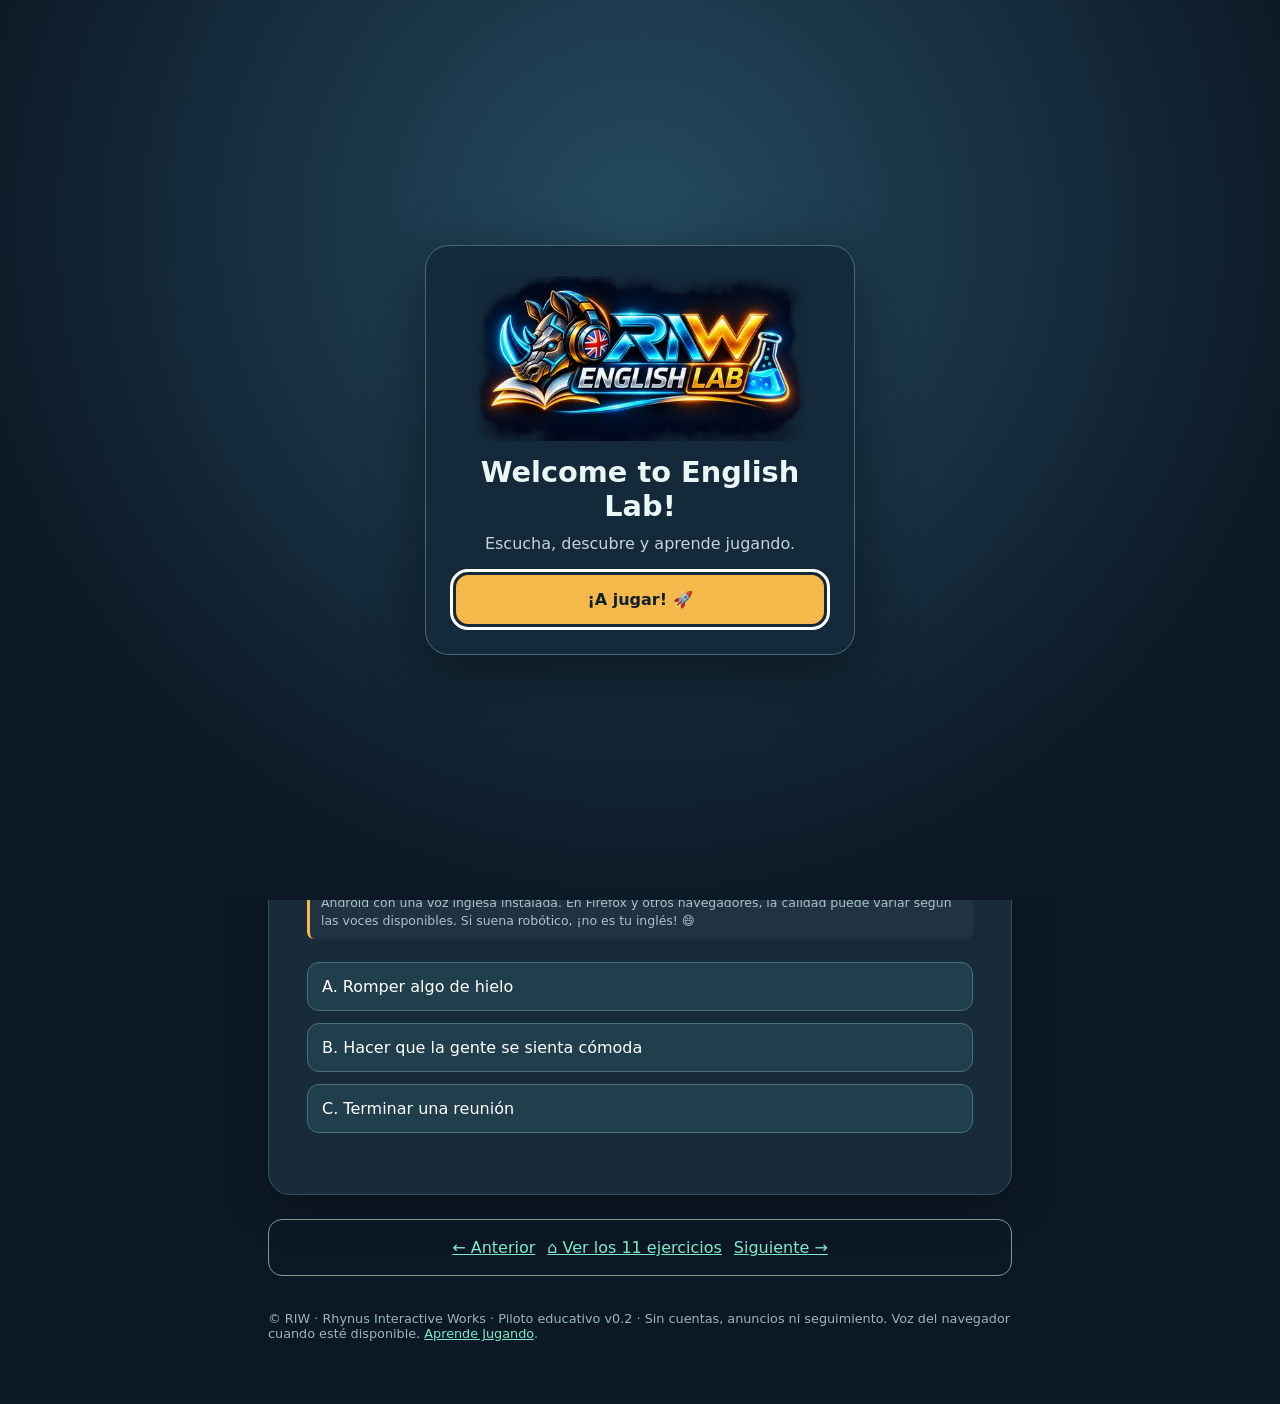
==== commit 91e4cd61: "Add selectable English voice preference to pronunciation" ====
--- a/index.html
+++ b/index.html
@@ -270,7 +270,7 @@
 {idiom:'Under the weather',situation:'A colleague feels ill and decides to stay home.',example:'I am feeling under the weather today.',options:['Estar de vacaciones','Sentirse indispuesto','Disfrutar de la lluvia'],correct:1,explain:'Under the weather significa sentirse un poco enfermo o indispuesto.'},
 {idiom:'Spill the beans',situation:'Your friend accidentally reveals a surprise party.',example:'Please do not spill the beans!',options:['Contar un secreto','Cocinar para todos','Llegar demasiado tarde'],correct:0,explain:'Spill the beans significa revelar un secreto, a veces sin querer.'},
 {idiom:'Once in a blue moon',situation:'Someone visits a distant city very rarely.',example:'I visit that city once in a blue moon.',options:['Cada noche','Una vez al mes','Muy de vez en cuando'],correct:2,explain:'Once in a blue moon significa muy raramente.'}
-];let index=0,score=0,answered=false;const $=id=>document.getElementById(id);function speak(t){if(!('speechSynthesis' in window)){ $('voiceStatus').textContent='Este navegador no ofrece síntesis de voz.';return}speechSynthesis.cancel();let u=new SpeechSynthesisUtterance(t);u.lang='en-GB';u.rate=.82;let voices=speechSynthesis.getVoices();let en=voices.find(v=>v.lang.toLowerCase().startsWith('en-gb'))||voices.find(v=>v.lang.toLowerCase().startsWith('en'));if(en)u.voice=en;$('voiceStatus').textContent=en?'Voz: '+en.name:'Usando la voz inglesa predeterminada, si está disponible.';speechSynthesis.speak(u)}function render(){answered=false;let q=lessons[index];$('counter').textContent=`Desafío ${index+1} / ${lessons.length}`;$('score').textContent=`⭐ ${score} puntos`;$('bar').style.width=((index+1)/lessons.length*100)+'%';$('idiom').textContent=q.idiom;$('situation').textContent=q.situation;$('feedback').classList.add('hidden');$('next').classList.add('hidden');$('options').replaceChildren();q.options.forEach((opt,i)=>{let b=document.createElement('button');b.textContent=String.fromCharCode(65+i)+'. '+opt;b.onclick=()=>choose(i);$('options').append(b)});$('listen').onclick=()=>speak(q.idiom);$('exampleAudio').onclick=()=>speak(q.example)}function choose(i){if(answered)return;answered=true;let q=lessons[index];if(i===q.correct)score+=100;[...$('options').children].forEach((b,n)=>{b.disabled=true;if(n===q.correct)b.classList.add('correct');else if(n===i)b.classList.add('wrong')});$('score').textContent=`⭐ ${score} puntos`;$('feedback').textContent=(i===q.correct?'✅ ¡Correcto! ':'💡 Buena tentativa. ')+q.explain+' Ejemplo: '+q.example;$('feedback').classList.remove('hidden');$('next').textContent=index===lessons.length-1?'Ver resultado →':'Siguiente desafío →';$('next').classList.remove('hidden')}function finish(){if("speechSynthesis" in window) speechSynthesis.cancel();$('counter').textContent='Actividad terminada';$('bar').style.width='100%';$('idiom').textContent=`🎉 ${score} / ${lessons.length*100} puntos`;$('situation').textContent='¡Buen trabajo! Los idioms se aprenden practicando en situaciones reales.';$('options').replaceChildren();$('listen').classList.add('hidden');$('exampleAudio').classList.add('hidden');$('voiceStatus').classList.add('hidden');$('feedback').classList.add('hidden');$('next').textContent='↻ Repetir la actividad';$('next').classList.remove('hidden');$('next').onclick=()=>{index=0;score=0;$('listen').classList.remove('hidden');$('exampleAudio').classList.remove('hidden');$('voiceStatus').classList.remove('hidden');$('next').onclick=advance;render()}}function advance(){if(index===lessons.length-1)finish();else{index++;render()}}$('next').onclick=advance;render();
+];let index=0,score=0,answered=false;const $=id=>document.getElementById(id);function speak(t){if(!('speechSynthesis' in window)){ $('voiceStatus').textContent='Este navegador no ofrece síntesis de voz.';return}speechSynthesis.cancel();let u=new SpeechSynthesisUtterance(t);u.lang='en-GB';u.rate=.82;let voices=speechSynthesis.getVoices();let en=voices.find(v=>v.lang.toLowerCase().startsWith('en-gb'))||voices.find(v=>v.lang.toLowerCase().startsWith('en'));if(en)u.voice=en;$('voiceStatus').textContent=en?'Voz: '+en.name:'Usando la voz inglesa predeterminada, si está disponible.';riwSpeak(u)}function render(){answered=false;let q=lessons[index];$('counter').textContent=`Desafío ${index+1} / ${lessons.length}`;$('score').textContent=`⭐ ${score} puntos`;$('bar').style.width=((index+1)/lessons.length*100)+'%';$('idiom').textContent=q.idiom;$('situation').textContent=q.situation;$('feedback').classList.add('hidden');$('next').classList.add('hidden');$('options').replaceChildren();q.options.forEach((opt,i)=>{let b=document.createElement('button');b.textContent=String.fromCharCode(65+i)+'. '+opt;b.onclick=()=>choose(i);$('options').append(b)});$('listen').onclick=()=>speak(q.idiom);$('exampleAudio').onclick=()=>speak(q.example)}function choose(i){if(answered)return;answered=true;let q=lessons[index];if(i===q.correct)score+=100;[...$('options').children].forEach((b,n)=>{b.disabled=true;if(n===q.correct)b.classList.add('correct');else if(n===i)b.classList.add('wrong')});$('score').textContent=`⭐ ${score} puntos`;$('feedback').textContent=(i===q.correct?'✅ ¡Correcto! ':'💡 Buena tentativa. ')+q.explain+' Ejemplo: '+q.example;$('feedback').classList.remove('hidden');$('next').textContent=index===lessons.length-1?'Ver resultado →':'Siguiente desafío →';$('next').classList.remove('hidden')}function finish(){if("speechSynthesis" in window) speechSynthesis.cancel();$('counter').textContent='Actividad terminada';$('bar').style.width='100%';$('idiom').textContent=`🎉 ${score} / ${lessons.length*100} puntos`;$('situation').textContent='¡Buen trabajo! Los idioms se aprenden practicando en situaciones reales.';$('options').replaceChildren();$('listen').classList.add('hidden');$('exampleAudio').classList.add('hidden');$('voiceStatus').classList.add('hidden');$('feedback').classList.add('hidden');$('next').textContent='↻ Repetir la actividad';$('next').classList.remove('hidden');$('next').onclick=()=>{index=0;score=0;$('listen').classList.remove('hidden');$('exampleAudio').classList.remove('hidden');$('voiceStatus').classList.remove('hidden');$('next').onclick=advance;render()}}function advance(){if(index===lessons.length-1)finish();else{index++;render()}}$('next').onclick=advance;render();
 </script>
 <script>
 (function () {
@@ -317,4 +317,19 @@
   start.addEventListener("click", comenzar);
 })();
 </script>
-</body></html>
+<style id="riw-voice-style">#riw-voice-box{position:relative;margin:12px auto;padding:12px 15px;border:1px solid #608f91;border-radius:13px;background:#16333e;color:#f0fff9;max-width:850px;font:inherit}#riw-voice-box label{display:block;font-weight:700;margin-bottom:6px}#riw-voice-box select{width:100%;max-width:420px;padding:10px;border-radius:9px;background:#f4fffb;color:#153038;font:inherit}#riw-voice-hint{font-size:.83rem;margin:7px 0 0;color:#d1e7df}</style><script id="riw-voice-script">
+(function(){
+const KEY="riw-english-lab-voice";
+const female=/\b(google uk english female|samantha|victoria|karen|moira|fiona|tessa|serena|susan|hazel|zira|aria|jenny|sonia|libby|maisie|natasha|emma|olivia|amy|joanna|salli|ivy|kimberly|nicole|raveena|allison|ava|kate)\b/i;
+const male=/\b(google uk english male|daniel|alex|fred|tom|oliver|ryan|guy|david|mark|george|brian|arthur|matthew|joey|justin|kevin|michael|james|stephen|alfie)\b/i;
+let choice="female";try{choice=localStorage.getItem(KEY)||"female"}catch(e){}
+const box=document.createElement("div");box.id="riw-voice-box";box.innerHTML='<label for="riw-voice-choice">🎙️ Elige la voz de pronunciación</label><select id="riw-voice-choice"><option value="female">👩 Voz femenina</option><option value="male">👨 Voz masculina</option></select><p id="riw-voice-hint" aria-live="polite"></p>';
+function init(){const main=document.querySelector("main")||document.body;const header=main.querySelector("header");if(header)header.insertAdjacentElement("afterend",box);else main.prepend(box);const select=document.getElementById("riw-voice-choice");select.value=choice;select.addEventListener("change",()=>{choice=select.value;try{localStorage.setItem(KEY,choice)}catch(e){};updateHint();});updateHint();}
+function voices(){if(!("speechSynthesis" in window))return[];return speechSynthesis.getVoices().filter(v=>/^en([-_]|$)/i.test(v.lang));}
+function preferred(){const list=voices(),pattern=choice==="male"?male:female;return list.find(v=>/^en-gb$/i.test(v.lang)&&pattern.test(v.name))||list.find(v=>pattern.test(v.name))||null;}
+function updateHint(){const hint=document.getElementById("riw-voice-hint");if(!hint)return;const v=preferred(),list=voices();hint.textContent=v?"Voz seleccionada: "+v.name+" ("+v.lang+").":list.length?"Tu navegador no identifica una voz "+(choice==="male"?"masculina":"femenina")+" en inglés. Se usará una voz inglesa disponible.":"Las voces se cargarán según el navegador; pulsa 🔊 para probar.";}
+window.riwSpeak=function(u){if(!("speechSynthesis" in window))return;const v=preferred();if(v){u.voice=v;u.lang=v.lang;}else{const list=voices();if(list.length){u.voice=list.find(v=>/^en-gb$/i.test(v.lang))||list[0];u.lang=u.voice.lang;}}updateHint();speechSynthesis.speak(u);};
+if(document.readyState==="loading")document.addEventListener("DOMContentLoaded",init);else init();
+if("speechSynthesis" in window)speechSynthesis.addEventListener?.("voiceschanged",updateHint);
+})();
+</script></body></html>
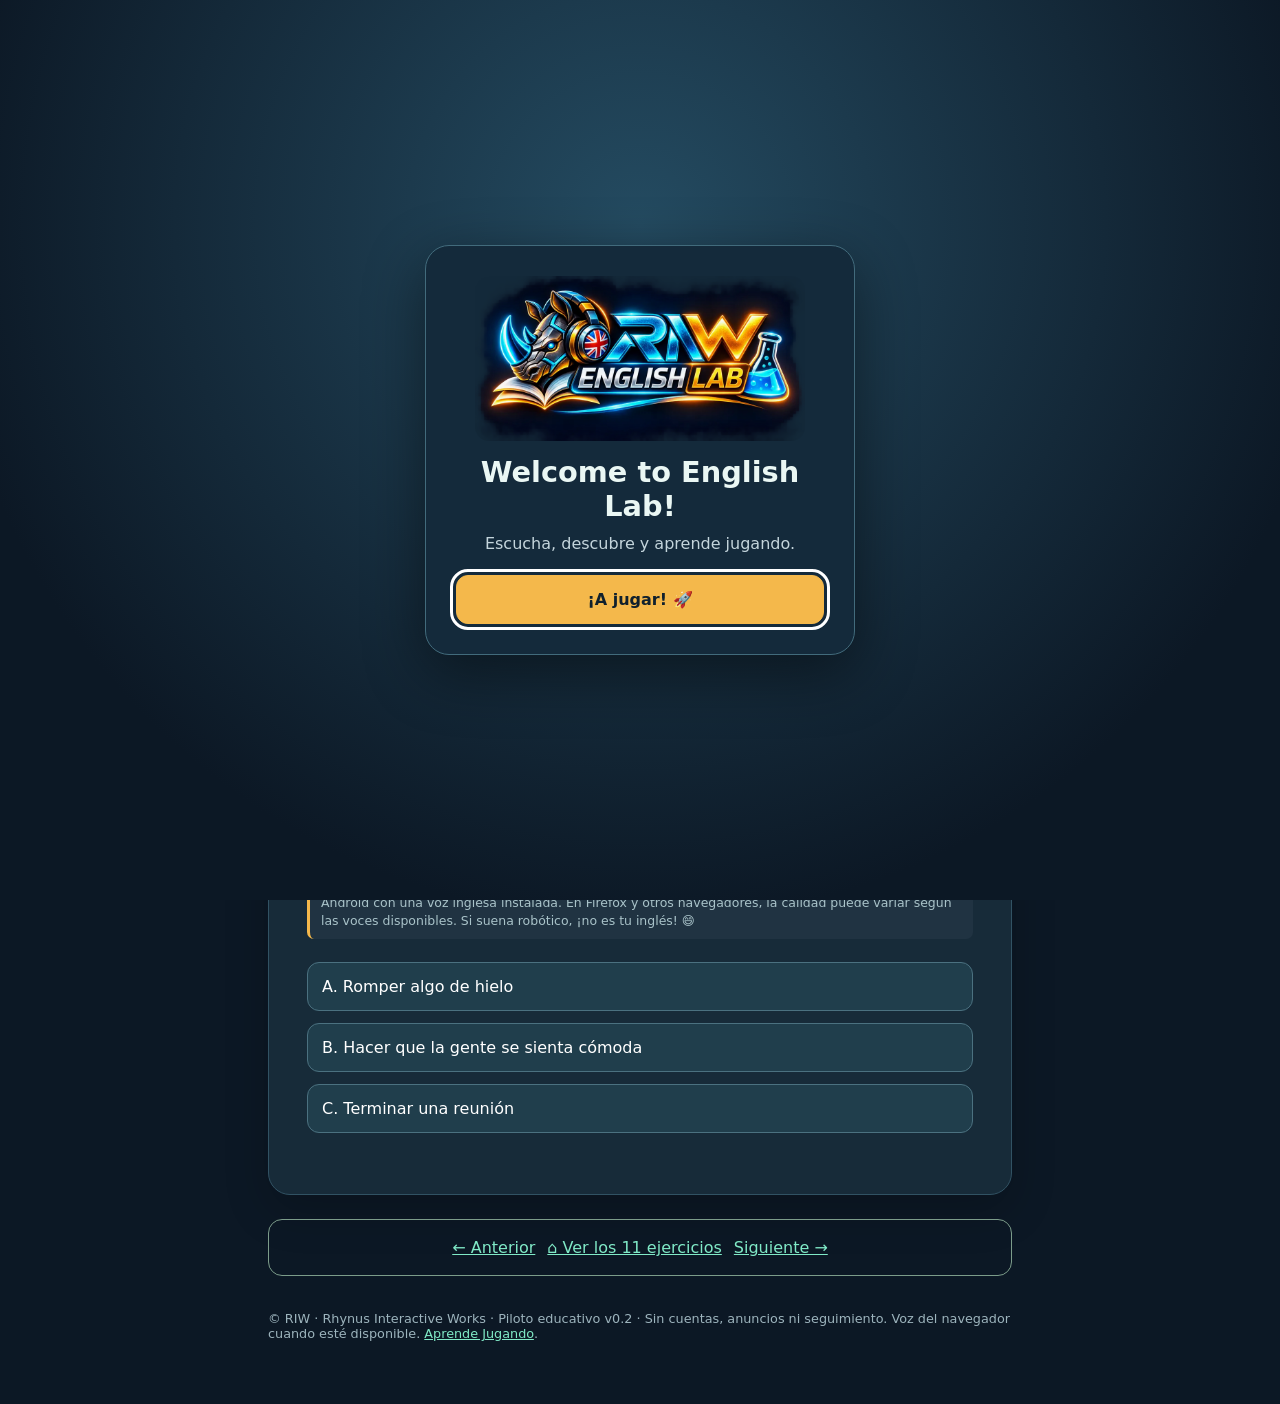
==== commit ed27d424: "Use approved horizontal English Lab logo" ====
--- a/index.html
+++ b/index.html
@@ -229,7 +229,7 @@
      aria-labelledby="riw-intro-title">
   <div class="riw-intro-card">
     <img
-      src="assets/brand/logo/web/english-lab-horizontal-movil.webp"
+      src="assets/brand/logo/web/english-lab-horizontal.webp"
       alt="RIW English Lab"
       width="480"
       height="240">
@@ -244,7 +244,7 @@
 <div id="riw-english-lab-identity-v2">
   <picture>
     <source media="(max-width: 600px)"
-      srcset="assets/brand/logo/web/english-lab-horizontal-movil.webp">
+      srcset="assets/brand/logo/web/english-lab-horizontal.webp">
     <img
       src="assets/brand/logo/web/english-lab-horizontal.webp"
       alt="RIW English Lab"
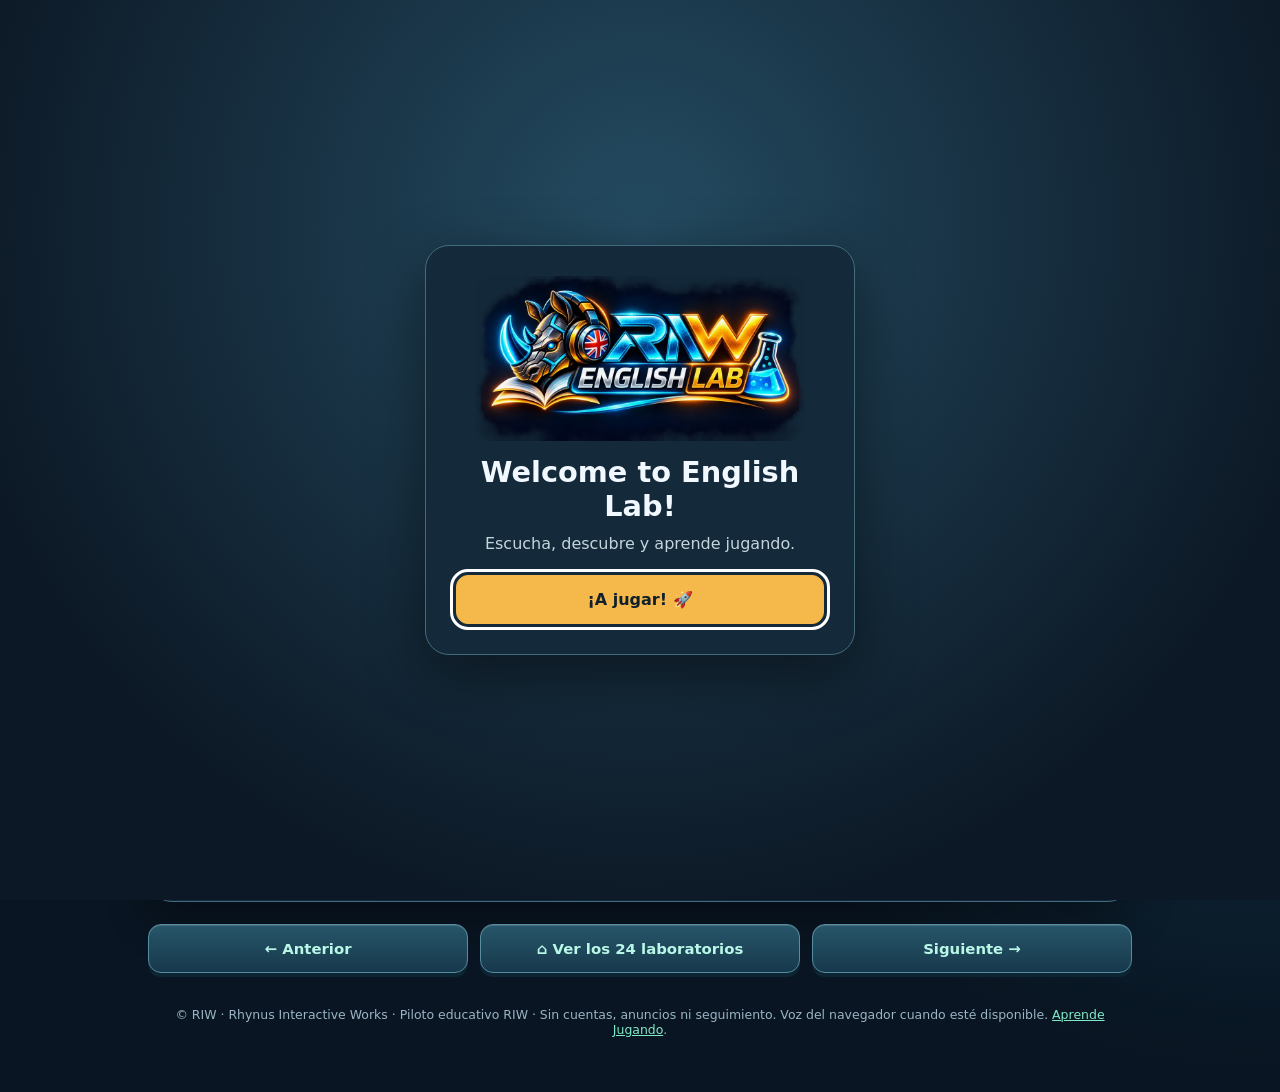
==== commit 86a12933: "RIW English Lab: interfaz unificada y 24 laboratorios" ====
--- a/index.html
+++ b/index.html
@@ -221,6 +221,128 @@
   }
 }
 </style>
+<style id="riw-responsive-plus">
+html{overflow-x:hidden;-webkit-text-size-adjust:100%}body{overflow-x:hidden}main{width:100%;min-width:0}button,a,select{touch-action:manipulation}button{max-width:100%;overflow-wrap:anywhere}img{max-width:100%;height:auto}
+@media(max-width:900px){
+main{padding:12px 14px!important}header{gap:9px!important;flex-wrap:wrap}header img,header .brand img{width:clamp(92px,19vw,145px)!important;max-height:65px!important;object-fit:contain}header strong{font-size:.85rem!important;letter-spacing:0!important}h1{font-size:clamp(1.5rem,4vw,2rem)!important;line-height:1.13!important;margin:10px 0 5px!important}h1+p,#intro{margin:5px 0 9px!important;line-height:1.3!important}.panel{padding:14px!important;margin:10px 0!important;border-radius:14px!important;box-shadow:none!important}.bar,.progress{margin:8px 0 10px!important}.top{gap:6px}.cards{gap:8px!important;margin:10px 0!important}.tile{min-height:95px!important;padding:7px!important}.picture{font-size:clamp(2rem,6vw,3.4rem)!important}.choices,.options,.answers{gap:8px!important;margin:10px 0!important}.scene{padding:8px!important}.scene .picture{font-size:2.7rem!important}.dialogue{margin:8px 0!important;padding:8px 12px!important}.dialogue p{margin:4px 0!important}.controls,.toolbar{gap:7px!important}.controls button,.toolbar button{padding:9px!important;min-height:42px!important}#riw-voice-box{margin:8px 0!important;padding:8px 10px!important}#riw-voice-box label{margin:0 0 4px!important;font-size:.85rem!important}#riw-voice-box select{padding:7px!important;min-height:40px!important}#riw-voice-hint{font-size:.75rem!important;margin:4px 0 0!important}.nav{margin:12px 0!important}.grid{gap:10px!important;margin:14px 0!important}.lesson{padding:14px!important;gap:5px!important}
+}
+@media(max-width:600px){
+main{padding:8px 10px!important}header{gap:7px!important}header img,header .brand img{width:104px!important;max-height:48px!important}header strong{font-size:.74rem!important}h1{font-size:1.45rem!important;margin:7px 0 4px!important}.panel{padding:11px!important;margin:7px 0!important}.cards{grid-template-columns:repeat(3,minmax(0,1fr))!important;gap:6px!important}.tile{min-height:92px!important;padding:5px!important}.tile .picture{font-size:2.3rem!important}.tile strong{font-size:.75rem!important}.choices button,.options button{padding:10px!important;min-height:44px!important}.scene .picture{font-size:2.3rem!important}.scene{padding:7px!important}.controls{display:grid!important;grid-template-columns:repeat(2,minmax(0,1fr))}.controls button{width:100%;font-size:.85rem!important}.nav a{padding:9px!important}.grid{grid-template-columns:1fr!important}.lesson{padding:12px!important}.lesson strong{font-size:1rem!important}#riw-voice-hint{display:none}
+}
+@media(max-width:380px){header img,header .brand img{width:86px!important}.cards{gap:4px!important}.tile{min-height:82px!important}.tile .picture{font-size:2rem!important}h1{font-size:1.28rem!important}}
+@media(max-height:600px) and (min-width:601px){
+main{padding-top:7px!important;padding-bottom:7px!important}header img,header .brand img{max-height:48px!important;width:115px!important}h1{margin:6px 0 4px!important;font-size:1.55rem!important}.panel{padding:10px 14px!important;margin:7px 0!important}.bar,.progress{margin:5px 0 8px!important}.cards{margin:8px 0!important}.tile{min-height:90px!important}.scene .picture{font-size:2.3rem!important}#riw-voice-box{padding:5px 10px!important;margin:5px 0!important}#riw-voice-hint{display:none}.nav{margin:8px 0!important}
+}
+@media(prefers-reduced-motion:reduce){*,*::before,*::after{scroll-behavior:auto!important;transition:none!important;animation:none!important}}
+</style>
+<style id="riw-idioms-redesign-v1">
+/* RIW English Lab · Idioms visual refresh. Existing quiz logic remains untouched. */
+:root{color-scheme:dark}
+body{background:radial-gradient(ellipse 65% 40% at 50% -8%,#21586a 0%,transparent 78%),radial-gradient(circle at 100% 38%,#12384c 0%,transparent 45%),#091522;color:#f2f8ff}
+main{max-width:1040px;margin:0 auto;padding:28px 28px 55px;display:flex;flex-direction:column;align-items:stretch}
+#riw-english-lab-identity-v2{order:0;width:min(100%,300px);max-width:300px;margin:5px auto 4px;filter:drop-shadow(0 9px 20px #0009)}
+#riw-english-lab-identity-v2 img{border-radius:0}
+main>h1{order:1;text-align:center;font-weight:850;font-size:clamp(2rem,5vw,3.3rem);letter-spacing:-.045em;margin:13px auto 7px;line-height:1.12}
+main>h1 span{color:#76f0d0;text-shadow:0 0 22px #55bba74d}
+main>h1+p{order:1;text-align:center;margin:0 auto 24px;max-width:760px;font-size:1.02rem;color:#b8d1dc}
+#riw-voice-box{order:2;align-self:stretch;width:100%;max-width:none;margin:0 0 18px!important;padding:15px 19px!important;background:linear-gradient(145deg,#203d50,#142c3d)!important;border:1px solid #4a7887!important;border-radius:17px!important;box-shadow:inset 0 1px #ffffff1c,0 12px 26px #0003}
+#riw-voice-box label{font-size:.92rem;letter-spacing:.015em;color:#eafdf9}
+#riw-voice-box select{max-width:480px!important;border:1px solid #7cb9b7;background:#e9f8f6;color:#143240;min-height:45px}
+#riw-voice-hint{color:#b5d4d6!important}
+main>.panel{order:3;display:block;margin:0!important;padding:clamp(20px,3vw,32px)!important;background:linear-gradient(155deg,#1a3547,#122839 75%);border:1px solid #416a7c;border-radius:24px!important;box-shadow:inset 0 1px #ffffff1b,0 18px 44px #0005!important}
+.panel>.toolbar:first-child{align-items:center;gap:12px;padding-bottom:5px}
+#counter{display:inline-flex;align-items:center;border:1px solid #398c8b;border-radius:999px;background:#174b55;padding:8px 13px;color:#86f4d4;font-size:.88rem}
+#score{background:#253b4b;border:1px solid #4a6677;border-radius:999px;padding:8px 13px;color:#ffe4a4;font-weight:750;font-size:.88rem}
+.progress{height:12px;margin:15px 0 24px!important;background:#2b4555;border-radius:999px;box-shadow:inset 0 2px 5px #0006}
+.progress>div{background:linear-gradient(90deg,#1cb8b7,#8df4bf);border-radius:999px;box-shadow:0 0 14px #41e8ca7a}
+.quiz-context{padding:6px 0 10px}
+.quiz-context>.muted{font-size:.94rem;color:#a9c8d2}
+.expression{font-size:clamp(2.1rem,5vw,3.3rem);line-height:1.12;letter-spacing:-.035em;margin:13px 0;color:#fff;text-shadow:0 4px 16px #0005}
+#situation{font-size:1.05rem;color:#d4e4ed;margin:12px 0 19px}
+.quiz-context .toolbar{display:flex;gap:12px;flex-wrap:wrap}
+.quiz-context .toolbar button{background:linear-gradient(180deg,#377c9b,#20516c 54%,#163c55);border:1px solid #70aeca;border-bottom-color:#0b2c43;box-shadow:inset 0 1px #ffffff40,0 5px 0 #0b2638,0 8px 18px #0005;border-radius:13px;min-height:48px;padding:11px 18px;font-weight:750;transition:transform .15s,filter .15s}
+.quiz-context .toolbar button:hover{filter:brightness(1.15);transform:translateY(-2px)}
+.quiz-context .toolbar button:active{transform:translateY(3px);box-shadow:inset 0 1px #ffffff22,0 2px 0 #0b2638}
+#voiceStatus{margin:19px 0 10px!important;padding:12px 14px!important;border-radius:12px!important;background:#20394a!important;border-left:4px solid #ffcb67!important;color:#c8dde6;font-size:.84rem!important}
+.quiz-answers{padding-top:5px}
+.options{display:grid;grid-template-columns:1fr;gap:12px;margin:10px 0 15px}
+.options button{display:flex;align-items:center;min-height:58px;padding:14px 19px;border-radius:14px;background:linear-gradient(180deg,#294d62,#1e3e52);border:1px solid #507d92;box-shadow:inset 0 1px #ffffff24,0 4px 0 #0d2635,0 8px 16px #0003;color:#f5fbff;font-size:1rem;transition:transform .14s,filter .14s,border-color .14s}
+.options button:hover:not(:disabled){transform:translateY(-2px);filter:brightness(1.16);border-color:#91e3d0}
+.options button:focus-visible,.quiz-context button:focus-visible,#next:focus-visible{outline:3px solid #fff;outline-offset:4px}
+.options button.correct{background:linear-gradient(180deg,#277d63,#165943);border-color:#85f4b9;color:white}
+.options button.wrong{background:linear-gradient(180deg,#97514f,#693639);border-color:#f8ad9c;color:white}
+.options button:disabled{opacity:1;cursor:default}
+.feedback{border-left:4px solid #8df4bf;border-radius:11px;background:#204b4a;padding:15px 18px;color:#f1fffb}
+#next.primary{background:linear-gradient(180deg,#ffdf84,#eab44b);border:1px solid #ffe7a6;border-bottom-color:#926b22;color:#182e36;box-shadow:inset 0 1px #fff8,0 5px 0 #936520,0 10px 22px #0005;min-height:52px;border-radius:13px;font-weight:850}
+#next.primary:hover{filter:brightness(1.08)}
+main>nav[data-riw-navigation]{order:4;display:grid!important;grid-template-columns:repeat(3,minmax(0,1fr));gap:12px!important;margin:22px 0 0!important;padding:0!important;border:0!important}
+main>nav[data-riw-navigation] a{display:flex;justify-content:center;align-items:center;text-align:center;min-height:49px;padding:10px 13px;border-radius:13px;border:1px solid #568da0;background:linear-gradient(180deg,#28566a,#17384c);box-shadow:inset 0 1px #ffffff24,0 4px 0 #0c2535;color:#b9f8e7!important;font-size:.93rem;font-weight:700;text-decoration:none}
+main>nav[data-riw-navigation] a:hover{filter:brightness(1.15)}
+main>footer{order:5;text-align:center;margin:34px 0 0;color:#9ab5c4;font-size:.78rem}
+@media(min-width:920px){.panel{display:grid!important;grid-template-columns:minmax(0,1fr) minmax(0,1fr);column-gap:30px;align-items:start}.panel>.toolbar:first-child,.panel>.progress{grid-column:1/-1}.quiz-context{grid-column:1}.quiz-answers{grid-column:2;padding-top:0}.options{margin-top:0}.quiz-context #voiceStatus{margin-bottom:0!important}}
+@media(max-width:700px){main{padding:16px 12px 35px!important}#riw-english-lab-identity-v2{width:190px!important;margin:4px auto!important}main>h1{font-size:clamp(1.7rem,7vw,2.4rem)!important;margin:10px 0 8px!important}main>h1+p{font-size:.91rem;margin-bottom:16px!important}#riw-voice-box{padding:12px!important;margin-bottom:12px!important}main>.panel{padding:16px!important;margin:0!important}.expression{font-size:2rem}.quiz-context .toolbar{display:grid;grid-template-columns:repeat(2,minmax(0,1fr));gap:9px}.quiz-context .toolbar button{font-size:.81rem;padding:10px 6px}.options button{min-height:54px;padding:12px}.progress{margin:12px 0 16px!important}main>nav[data-riw-navigation]{grid-template-columns:1fr!important;gap:9px!important}main>nav[data-riw-navigation] a{min-height:44px}main>footer{margin-top:22px}}
+@media(max-width:360px){.quiz-context .toolbar{grid-template-columns:1fr}}
+@media(prefers-reduced-motion:reduce){.options button,.quiz-context button{transition:none}}
+</style>
+<style id="riw-idioms-hud-consistency-v2">
+/* HUD aligned to the other RIW laboratories; quiz functionality unchanged. */
+main>.riw-idioms-hud{order:0;display:block;width:100%;padding:16px 22px 12px;margin:0 0 15px;border:1px solid #456d7b;border-radius:17px;background:linear-gradient(135deg,#214351,#142b3b);box-shadow:inset 0 1px #ffffff22,0 12px 28px #0003}
+.riw-idioms-hud-top{display:flex;align-items:center;justify-content:space-between;gap:18px}
+.riw-idioms-hud-heading{min-width:0;flex:1}
+.riw-idioms-hud-heading h1{font-size:clamp(1.3rem,2.5vw,1.85rem)!important;line-height:1.15;letter-spacing:-.02em;margin:0 0 7px!important;text-align:left;font-weight:800}
+.riw-idioms-hud-heading h1 span{color:#75e6c6}
+.riw-idioms-hud-heading p{font-size:.87rem;line-height:1.4;margin:0;color:#c6dbe3}
+.riw-idioms-hud #riw-english-lab-identity-v2{width:125px!important;max-width:28%;flex:0 0 125px;margin:0!important;filter:none;order:initial}
+.riw-idioms-hud #riw-english-lab-identity-v2 img{display:block;width:100%;height:auto;max-height:85px;object-fit:contain}
+#riw-idioms-voice-slot{margin:14px 0 12px;min-width:0}
+#riw-idioms-voice-slot #riw-voice-box{width:100%;max-width:none;margin:0!important;padding:10px 12px!important;border-radius:12px!important;background:#173743!important;box-shadow:none!important}
+#riw-idioms-voice-slot #riw-voice-box label{font-size:.86rem;margin-bottom:5px}
+#riw-idioms-voice-slot #riw-voice-box select{width:100%;max-width:100%!important;min-height:40px;padding:7px 10px!important}
+#riw-idioms-voice-slot #riw-voice-hint{margin:5px 0 0;font-size:.75rem}
+@media(max-width:600px){main>.riw-idioms-hud{padding:12px!important;margin-bottom:12px}.riw-idioms-hud-top{gap:8px}.riw-idioms-hud-heading h1{font-size:1.25rem!important}.riw-idioms-hud-heading p{font-size:.78rem}.riw-idioms-hud #riw-english-lab-identity-v2{flex-basis:85px;width:85px!important;max-width:30%}.riw-idioms-hud #riw-english-lab-identity-v2 img{max-height:65px}}
+@media(max-width:380px){.riw-idioms-hud-top{align-items:flex-start}.riw-idioms-hud-heading h1{font-size:1.1rem!important}}
+</style>
+<style id="riw-secondary-progress-v1">
+/* RIW English Lab: el desafío y los puntos son información secundaria. */
+.panel > .riw-secondary-progress {
+  grid-column: 1 / -1;
+  width: 100%;
+  margin-top: 22px;
+  padding-top: 13px;
+  border-top: 1px solid rgba(155, 195, 201, .23);
+  font-size: .78rem;
+  color: #a9bec8;
+}
+.panel > .riw-secondary-progress > .toolbar,
+.panel > .riw-secondary-progress > .top {
+  display: flex;
+  justify-content: space-between;
+  align-items: center;
+  flex-wrap: wrap;
+  gap: 8px;
+  margin: 0 0 8px;
+  padding: 0;
+  color: #a9bec8;
+  font-size: inherit;
+}
+.panel > .riw-secondary-progress #counter,
+.panel > .riw-secondary-progress #score {
+  color: inherit;
+  font-size: inherit;
+  font-weight: 500;
+  letter-spacing: normal;
+}
+.panel > .riw-secondary-progress > .progress,
+.panel > .riw-secondary-progress > .bar {
+  width: 100%;
+  height: 5px;
+  margin: 0;
+  opacity: .65;
+}
+@media(max-width:600px) {
+  .panel > .riw-secondary-progress {margin-top: 14px; padding-top: 10px;}
+}
+</style>
 </head><body><main>
 
 <div id="riw-intro" hidden
@@ -241,28 +363,32 @@
   </div>
 </div>
 
-<div id="riw-english-lab-identity-v2">
-  <picture>
-    <source media="(max-width: 600px)"
-      srcset="assets/brand/logo/web/english-lab-horizontal.webp">
-    <img
-      src="assets/brand/logo/web/english-lab-horizontal.webp"
-      alt="RIW English Lab"
-      width="960"
-      height="480"
-      decoding="async">
-  </picture>
+<header class="riw-idioms-hud" aria-label="Cabecera del laboratorio">
+  <div class="riw-idioms-hud-top">
+    <div class="riw-idioms-hud-heading">
+      <h1>Don't take it <span>literally!</span> 🗣️</h1>
+      <p>Seis expresiones. Seis situaciones reales. Aprende lo que los ingleses <em>quieren decir</em>, no solo lo que dicen.</p>
+    </div>
+    <div id="riw-english-lab-identity-v2">
+      <img src="assets/brand/logo/web/english-lab-horizontal.webp" alt="RIW English Lab" width="960" height="480" decoding="async">
+    </div>
+  </div>
+</header>
+<section class="panel" aria-live="polite"><div class="quiz-context"><p class="muted">¿Qué significa esta expresión en la situación indicada?</p><div id="idiom" class="expression"></div><p id="situation"></p><div class="toolbar"><button id="listen" type="button">🔊 Escuchar expresión</button><button id="exampleAudio" type="button">🔊 Escuchar ejemplo</button></div><div id="riw-idioms-voice-slot"></div><p id="voiceStatus" class="muted" style="font-size:.78rem;line-height:1.45;padding:9px 11px;border-left:3px solid #f4b84b;background:#203342;border-radius:7px">🔊 <strong>Consejo de pronunciación:</strong> Para escuchar voces inglesas más naturales, prueba Chrome en Android con una voz inglesa instalada. En Firefox y otros navegadores, la calidad puede variar según las voces disponibles. Si suena robótico, ¡no es tu inglés! 😄</p></div><div class="quiz-answers"><div id="options" class="options"></div><div id="feedback" class="feedback hidden" role="status"></div><button id="next" class="primary hidden" type="button" style="width:100%">Siguiente desafío →</button></div>
+<div class="riw-secondary-progress" aria-label="Progreso y puntuación">
+<div class="toolbar" style="justify-content:space-between"><span id="counter" class="tag">Desafío 1 / 6</span><span id="score">⭐ 0 puntos</span></div>
+<div class="progress" aria-label="Progreso"><div id="bar" style="width:16.67%"></div></div>
 </div>
-<h1>Don't take it <span>literally!</span> 🗣️</h1><p>Seis expresiones. Seis situaciones reales. Aprende lo que los ingleses <em>quieren decir</em>, no solo lo que dicen.</p><section class="panel" aria-live="polite"><div class="toolbar" style="justify-content:space-between"><span id="counter" class="tag">Desafío 1 / 6</span><span id="score">⭐ 0 puntos</span></div><div class="progress" aria-label="Progreso"><div id="bar" style="width:16.67%"></div></div><div class="quiz-context"><p class="muted">¿Qué significa esta expresión en la situación indicada?</p><div id="idiom" class="expression"></div><p id="situation"></p><div class="toolbar"><button id="listen" type="button">🔊 Escuchar expresión</button><button id="exampleAudio" type="button">🔊 Escuchar ejemplo</button></div><p id="voiceStatus" class="muted" style="font-size:.78rem;line-height:1.45;padding:9px 11px;border-left:3px solid #f4b84b;background:#203342;border-radius:7px">🔊 <strong>Consejo de pronunciación:</strong> Para escuchar voces inglesas más naturales, prueba Chrome en Android con una voz inglesa instalada. En Firefox y otros navegadores, la calidad puede variar según las voces disponibles. Si suena robótico, ¡no es tu inglés! 😄</p></div><div class="quiz-answers"><div id="options" class="options"></div><div id="feedback" class="feedback hidden" role="status"></div><button id="next" class="primary hidden" type="button" style="width:100%">Siguiente desafío →</button></div></section>
+</section>
 <nav data-riw-navigation="v1" aria-label="Navegación English Lab"
 style="display:flex;flex-wrap:wrap;justify-content:center;
 gap:12px;margin:24px 0;padding:18px;
 border:1px solid #7c9c8a;border-radius:14px">
 <a href="lecciones/good-better-best/index.html" style="color:#80eac7">← Anterior</a>
-<a href="lecciones/index.html" style="color:#80eac7">⌂ Ver los 11 ejercicios</a>
+<a href="lecciones/index.html" style="color:#80eac7">⌂ Ver los 24 laboratorios</a>
 <a href="lecciones/false-friends/index.html" style="color:#80eac7">Siguiente →</a>
 </nav>
-<footer>© RIW · Rhynus Interactive Works · Piloto educativo v0.2 · Sin cuentas, anuncios ni seguimiento. Voz del navegador cuando esté disponible. <a href="https://rhynus-interactive-works.rhynus.chatgpt.site/aprende-jugando/" style="color:#80eac7">Aprende Jugando</a>.</footer></main><script>
+<footer>© RIW · Rhynus Interactive Works · Piloto educativo RIW · Sin cuentas, anuncios ni seguimiento. Voz del navegador cuando esté disponible. <a href="https://rhynus-interactive-works.rhynus.chatgpt.site/aprende-jugando/" style="color:#80eac7">Aprende Jugando</a>.</footer></main><script>
 const lessons=[
 {idiom:'Break the ice',situation:'You meet a new group of students. Someone starts a fun conversation.',example:'A quick game can help break the ice.',options:['Romper algo de hielo','Hacer que la gente se sienta cómoda','Terminar una reunión'],correct:1,explain:'Break the ice significa romper la tensión inicial y facilitar la conversación.'},
 {idiom:'A piece of cake',situation:'Your friend says the English quiz was very easy.',example:'That quiz was a piece of cake!',options:['Algo muy sencillo','Un pastel delicioso','Una tarea imposible'],correct:0,explain:'A piece of cake significa que algo es muy fácil.'},
@@ -324,7 +450,7 @@
 const male=/\b(google uk english male|daniel|alex|fred|tom|oliver|ryan|guy|david|mark|george|brian|arthur|matthew|joey|justin|kevin|michael|james|stephen|alfie)\b/i;
 let choice="female";try{choice=localStorage.getItem(KEY)||"female"}catch(e){}
 const box=document.createElement("div");box.id="riw-voice-box";box.innerHTML='<label for="riw-voice-choice">🎙️ Elige la voz de pronunciación</label><select id="riw-voice-choice"><option value="female">👩 Voz femenina</option><option value="male">👨 Voz masculina</option></select><p id="riw-voice-hint" aria-live="polite"></p>';
-function init(){const main=document.querySelector("main")||document.body;const header=main.querySelector("header");if(header)header.insertAdjacentElement("afterend",box);else main.prepend(box);const select=document.getElementById("riw-voice-choice");select.value=choice;select.addEventListener("change",()=>{choice=select.value;try{localStorage.setItem(KEY,choice)}catch(e){};updateHint();});updateHint();}
+function init(){const main=document.querySelector("main")||document.body;const header=main.querySelector("header");const slot=document.getElementById("riw-idioms-voice-slot");if(slot)slot.append(box);else if(header)header.insertAdjacentElement("afterend",box);else main.prepend(box);const select=document.getElementById("riw-voice-choice");select.value=choice;select.addEventListener("change",()=>{choice=select.value;try{localStorage.setItem(KEY,choice)}catch(e){};updateHint();});updateHint();}
 function voices(){if(!("speechSynthesis" in window))return[];return speechSynthesis.getVoices().filter(v=>/^en([-_]|$)/i.test(v.lang));}
 function preferred(){const list=voices(),pattern=choice==="male"?male:female;return list.find(v=>/^en-gb$/i.test(v.lang)&&pattern.test(v.name))||list.find(v=>pattern.test(v.name))||null;}
 function updateHint(){const hint=document.getElementById("riw-voice-hint");if(!hint)return;const v=preferred(),list=voices();hint.textContent=v?"Voz seleccionada: "+v.name+" ("+v.lang+").":list.length?"Tu navegador no identifica una voz "+(choice==="male"?"masculina":"femenina")+" en inglés. Se usará una voz inglesa disponible.":"Las voces se cargarán según el navegador; pulsa 🔊 para probar.";}
